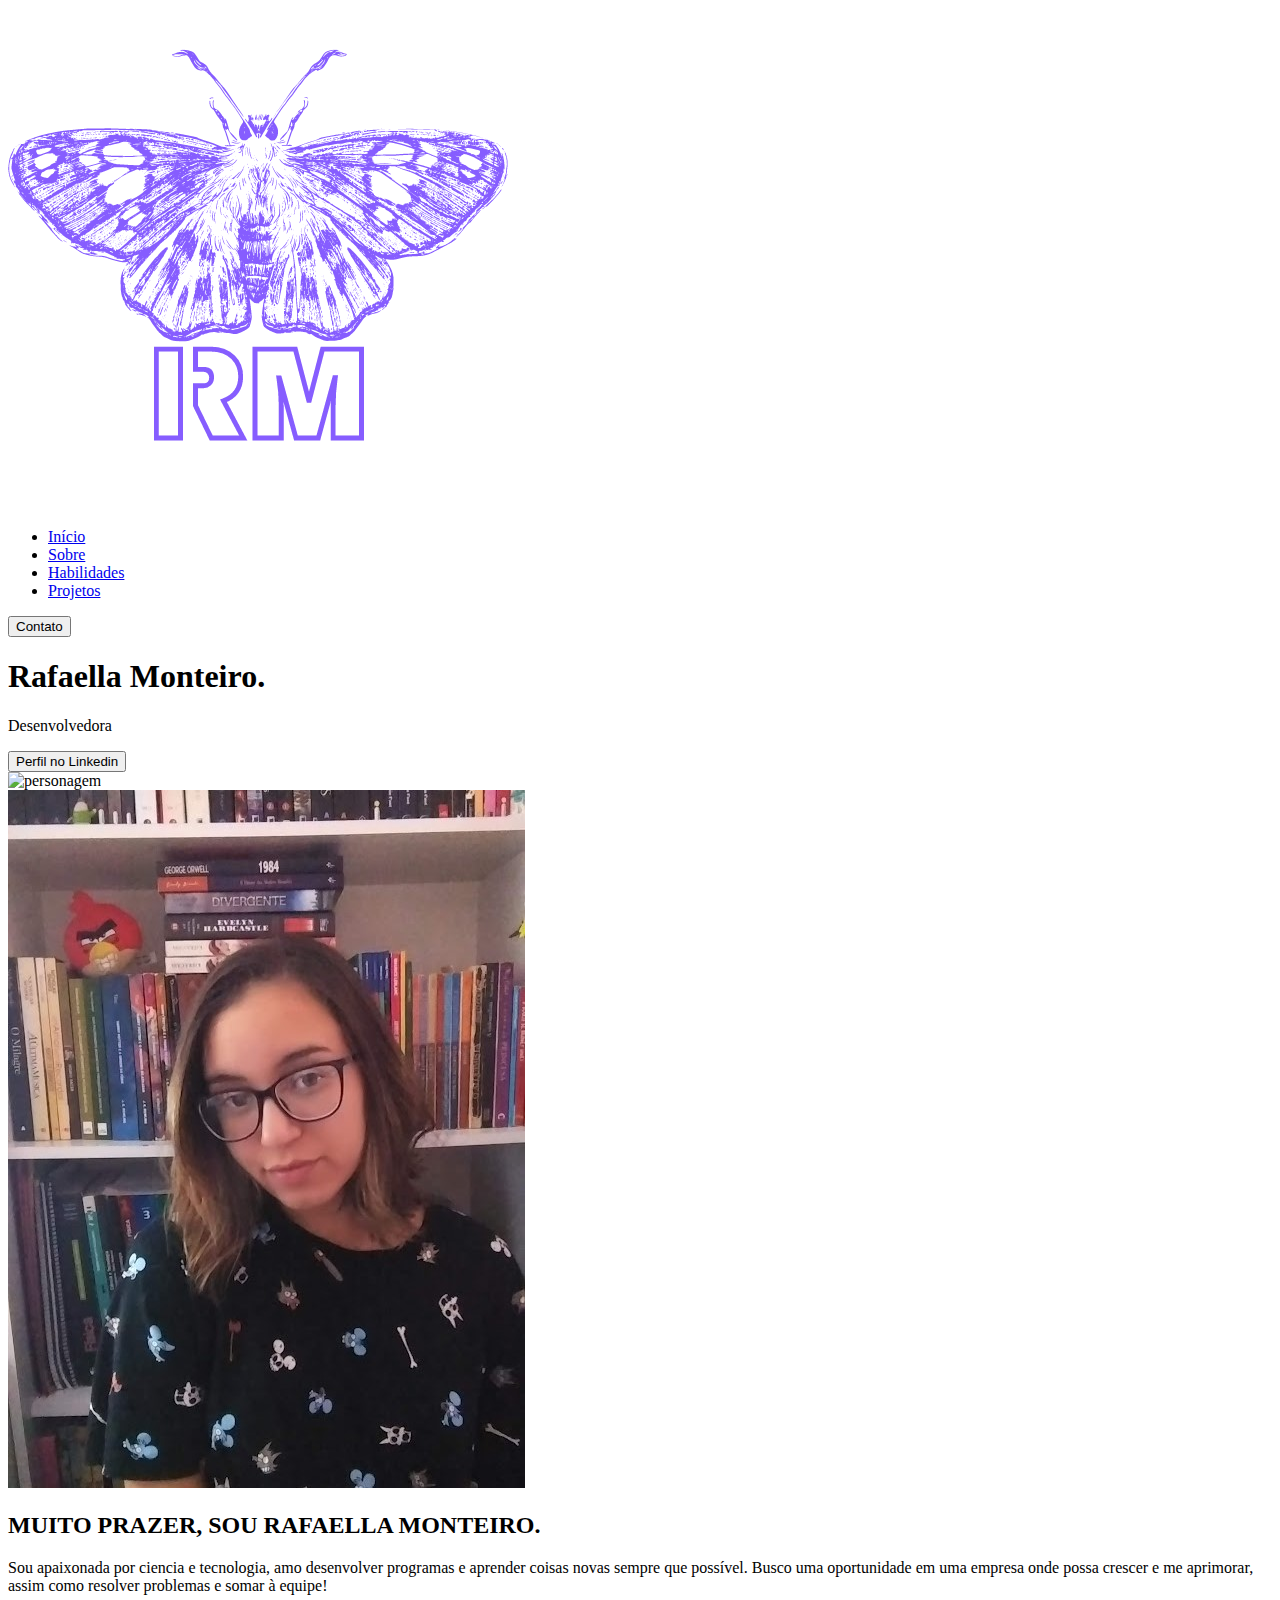
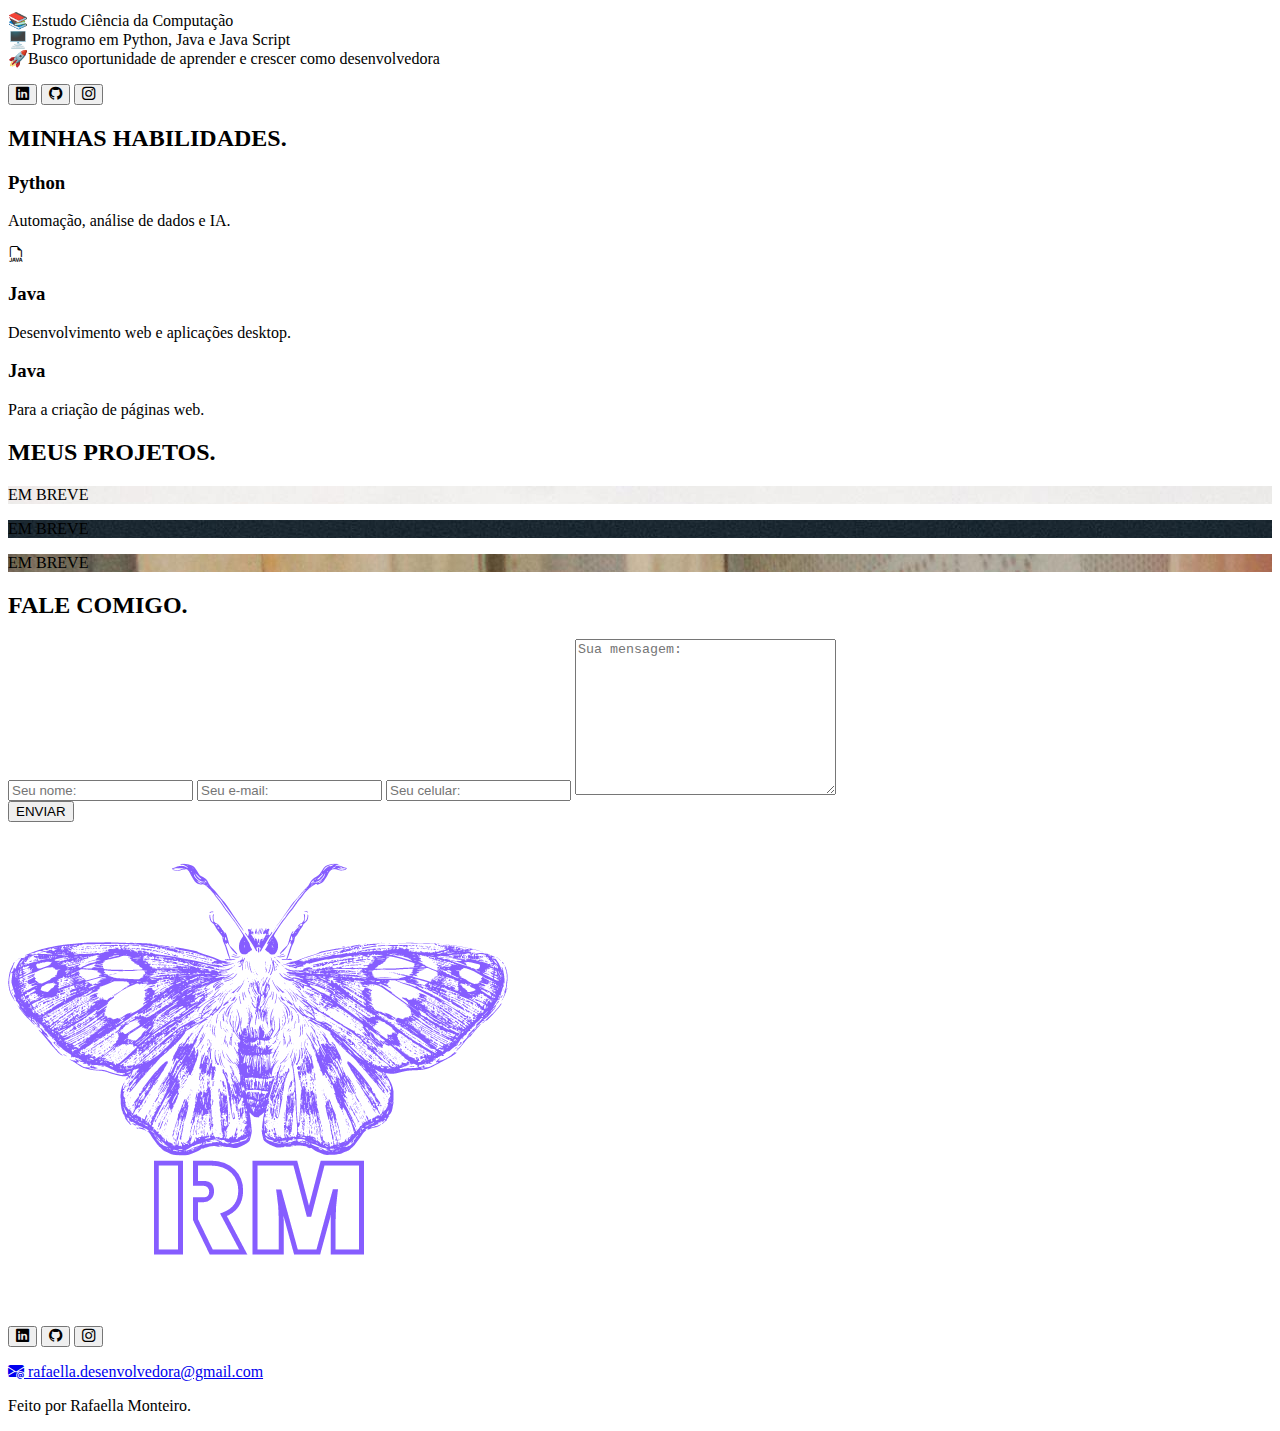
==== index.html @ 86393be9 "Add files via upload" ====
<!DOCTYPE html>
<html lang="pt-br">

    <head>
        <meta charset="UTF-8">
        <meta name="viewport" content="width=device-width, initial-scale=1.0">

        <!--GOOGLE FONTS-->
        <link rel="preconnect" href="https://fonts.googleapis.com">
        <link rel="preconnect" href="https://fonts.gstatic.com" crossorigin>
        <link href="https://fonts.googleapis.com/css2?family=Poppins:ital,wght@0,100;0,200;0,300;0,400;0,500;0,600;0,700;0,800;0,900;1,100;1,200;1,300;1,400;1,500;1,600;1,700;1,800;1,900&display=swap" rel="stylesheet">
        <!--END GOOGLE FONTS-->
        <!--ICONS: BOOTSTRAPS-->
        <link rel="stylesheet" href="https://cdn.jsdelivr.net/npm/bootstrap-icons@1.11.3/font/bootstrap-icons.min.css">
        <script type="module" src="https://unpkg.com/ionicons@7.1.0/dist/ionicons/ionicons.esm.js"></script>
        <script nomodule src="https://unpkg.com/ionicons@7.1.0/dist/ionicons/ionicons.js"></script>        <!--END ICONS-->
        <link rel="stylesheet" href="style.css">
        <title>Rafaella Monteiro | Portfólio</title>
        
    </head>

    <body>

        <header>
            
            <div class="interface nav-bar">
                <div class="logo">
                    <a href="#">
                        <img class="meu_logo" src="images/minha_logo.png" alt="logo">
                    </a>
                </div> <!--logo-->

                <nav class="menu-desktop">
                    <ul>
                        <li><a href="#inicio">Início</a></li>
                        <li><a href="#sobre-mim">Sobre</a></li>
                        <li><a href="#habilidades">Habilidades</a></li>
                        <li><a href="#meu-portfolio">Projetos</a></li>
                    </ul>
                </nav> <!--navegacao-->

                <div class="btn-contato">
                    <a href="mailto:rafaella.desenvolvedora@gmail.com">
                        <button>Contato</button>
                    </a>
                </div>
            </div> <!--interface-->
        </header>

        <main>
            <section class="topo-do-site" id="inicio">
                <div class="interface">
                    
                    <div class="flex">
                        <div class="txt-topo">
                            <h1>Rafaella Monteiro<span>.</span></h1>
                            <p>Desenvolvedora</p>

                            <div class="btn-contato">
                                <a href="https://www.linkedin.com/in/rafaella-monteiro-677443276/" target="_blank">
                                    <button>Perfil no Linkedin</button>
                                </a>
                            </div>
                        </div> <!--txt-topo-->

                        <div class="img-topo">

                            <img src="images/universitaria.png" alt="personagem">

                        </div> <!--img-topo-->
                    </div>
                </div> <!--interface-->
            </section> <!--topo do site-->


            <section class="sobre" id="sobre-mim">
                <div class="interface">
                    <div class="flex">                        
                        
                        <div class="img-sobre">
                            <img src="images/minha_foto.jpg" alt="minha_foto">
                        </div><!--img-sobre-->
                        <div class="txt-sobre">

                            <h2>MUITO PRAZER, <span>SOU RAFAELLA MONTEIRO.</span></h2>
                            <p>Sou apaixonada por ciencia e tecnologia, amo desenvolver programas e aprender coisas novas sempre que possível. 
                                Busco uma oportunidade em uma empresa onde possa crescer e me aprimorar, assim como resolver problemas e somar à equipe!</p>
                            <p>
                                📚 Estudo Ciência da Computação
                                <br>
                                🖥️ Programo em Python, Java e Java Script
                                <br>
                                🚀Busco oportunidade de aprender e crescer como desenvolvedora
                            </p>

                            <div class="btn-social">
                                <a href="https://www.linkedin.com/in/rafaella-monteiro-677443276/" target="_blank"><button><i class="bi bi-linkedin"></i></button></a>
                                <a href="https://github.com/Rafaella-Monteiro" target="_blank"><button><i class="bi bi-github"></i></button></a>
                                <a href="#"><button><i class="bi bi-instagram"></i></button></a>
                            </div>

                        </div><!--txt-sobre-->


                    </div>
                </div>
            </section><!--sobre-->


            <section class="especialidades" id="habilidades">
                <div class="interface">
                    <h2 class="titulo">MINHAS <span>HABILIDADES.</span></h2>
                    
                    <div class="flex">
                        <div class="especialidades-box">
                            <ion-icon name="logo-python"></ion-icon>
                            <h3>Python</h3>
                            <p>Automação, análise de dados e IA.</p>
                        </div>

                        <div class="especialidades-box">
                            <i class="bi bi-filetype-java"></i>
                            <h3>Java</h3>
                            <p>Desenvolvimento web e aplicações desktop.</p>
                        </div>

                        <div class="especialidades-box">
                            <ion-icon name="logo-javascript"></ion-icon>
                            <h3>Java</h3>
                            <p>Para a criação de páginas web.</p>
                        </div>
                    </div><!--flex-->
                </div><!--interface-->
            </section><!--especialidades-->


            <section class="potfolio" id="meu-portfolio">
                <div class="interface">

                    <h2 class="titulo">MEUS <span>PROJETOS.</span></h2>

                    <div class="flex">

                        <div class="img-port" style="background-image: url(images/place_holder.jpg);">
                            <div class="overlay"><p>EM BREVE</p>

                                <!--
                                <div class="links">
                                    <p>Projeto 1</p>
                                
                                    <a href="#">Aplicacao</a>
                                    <br>
                                    <a href="#">Repositório no Git</a>
                                </div>-->
                            
                            </div>
                        </div>

                        <div class="img-port" style="background-image: url(images/place_holder2.jpg);">
                            <div class="overlay"><p>EM BREVE</p></div>
                         
                        </div>

                        <div class="img-port" style="background-image: url(images/place_holder3.jpg);">
                            <div class="overlay"><p>EM BREVE</p></div>
                        </div>
                        
                </div><!--interface-->
            </section><!--fim-projetos-->


            <section class="formulario">
                <div class="interface">
                    <h2 class="titulo">FALE <span>COMIGO.</span></h2>

                    <form method="post" action="envia.php">
                        <input class="input" type="text" name="nome" id="nome" placeholder="Seu nome:" required>
                        <input class="input" type="text" name="email" id="email" placeholder="Seu e-mail:" required>
                        <input class="input" type="text" name="telefone" id="telefone" placeholder="Seu celular:">
                        <textarea name="texto" id="texto" cols="30" rows="10" placeholder="Sua mensagem:" required></textarea>
                        
                        <div class="btn-enviar">
                            <input type="submit" value="ENVIAR">
                        </div>
                    </form>
                </div>
            </section><!--formulario-->


        </main>

        <footer>
            <div class="interface">
                <div class="line-footer">
                    <div class="flex">
                        <div class="logo-footer">
                            <a href="#">
                                <img class="meu_logo" src="images/minha_logo.png" alt="logo">
                            </a>                        
                        </div>

                        <div class="btn-social">
                            <a href="https://www.linkedin.com/in/rafaella-monteiro-677443276/" target="_blank"><button><i class="bi bi-linkedin"></i></button></a>
                            <a href="https://github.com/Rafaella-Monteiro" target="_blank"><button><i class="bi bi-github"></i></button></a>
                            <a href="#"><button><i class="bi bi-instagram"></i></button></a>
                        </div><!--btn-social-->
                    </div>

                </div><!--line-footer-->

                <div class="line-footer borda">

                    <p><a href="mailto:rafaella.desenvolvedora@gmail.com"><i class="bi bi-envelope-at-fill" ></i> rafaella.desenvolvedora@gmail.com</a></p>
                    <p>Feito por Rafaella Monteiro.</p>

                </div><!--line-footer-->
            </div>
        </footer>
    </body>
</html>
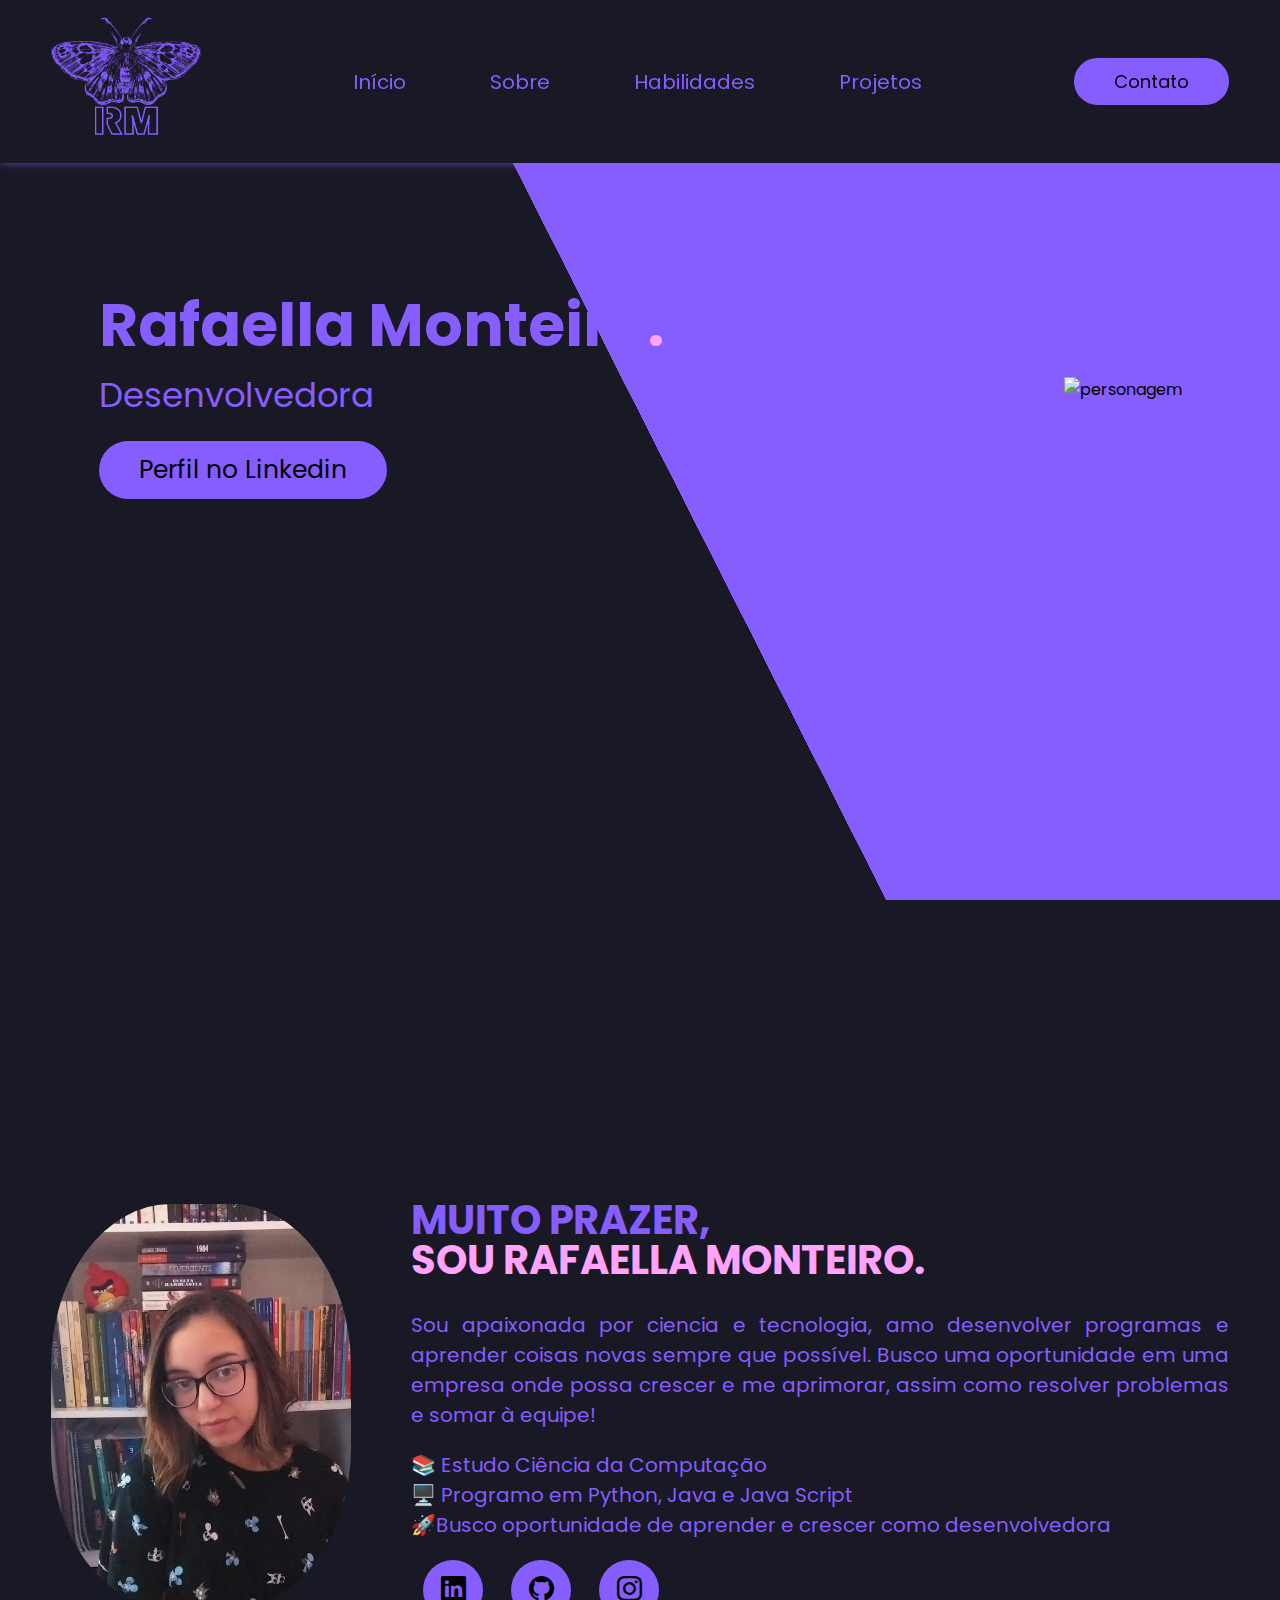
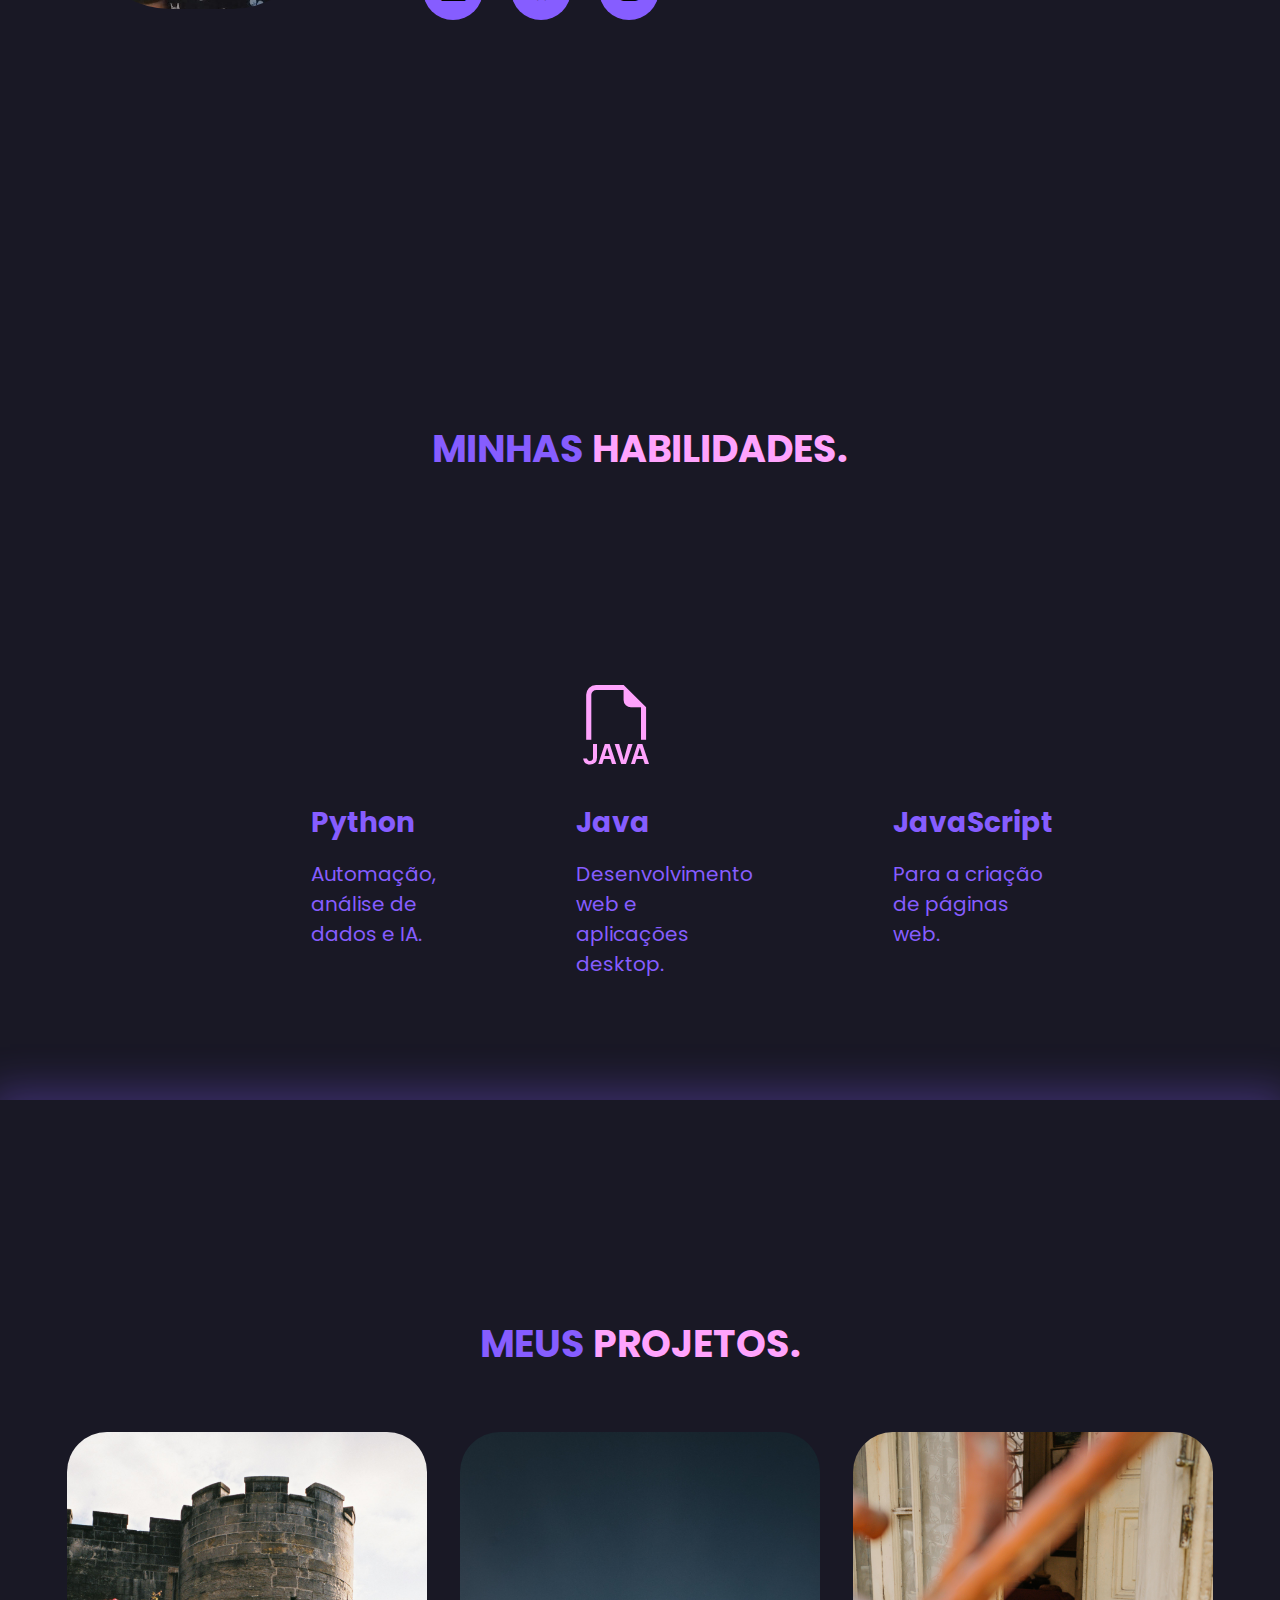
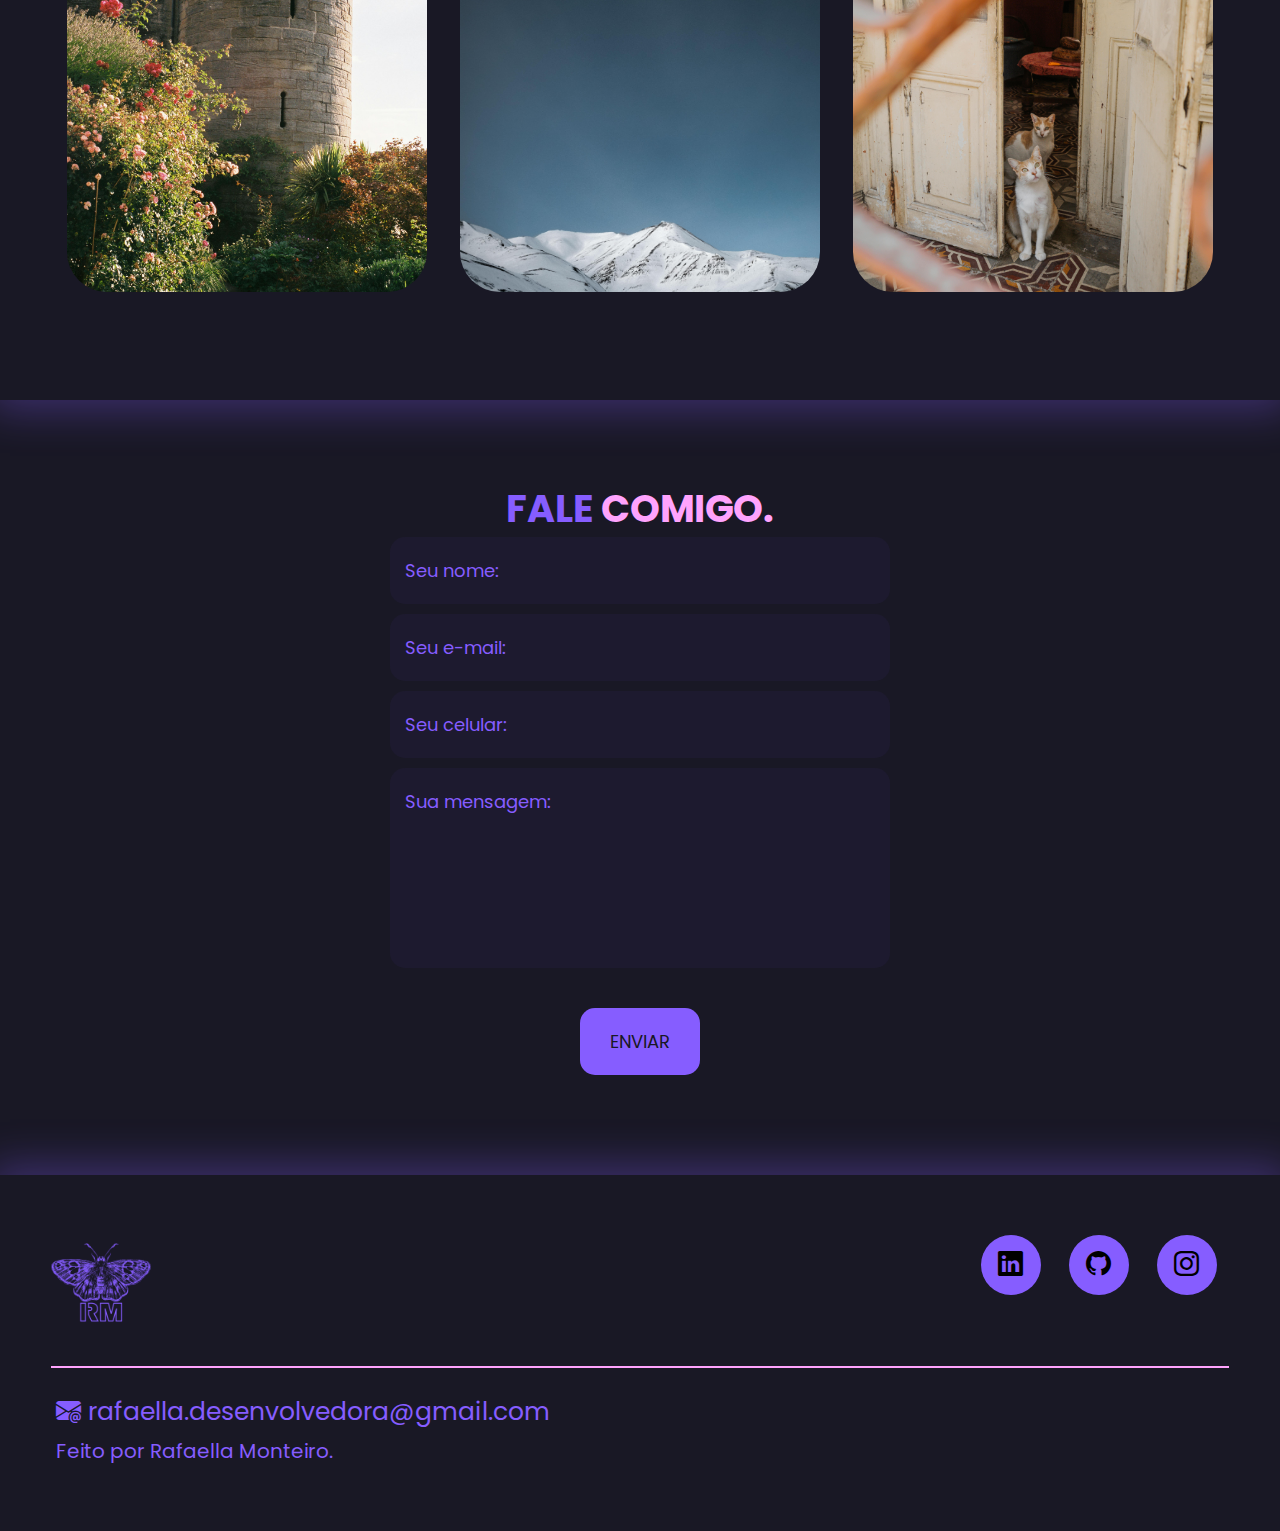
==== commit 8fb27ac2: "Update index.html" ====
--- a/index.html
+++ b/index.html
@@ -39,7 +39,7 @@
                     </ul>
                 </nav> <!--navegacao-->
 
-                <div class="btn-contato">
+                <div class="btn-contato btn-email">
                     <a href="mailto:rafaella.desenvolvedora@gmail.com">
                         <button>Contato</button>
                     </a>
@@ -126,7 +126,7 @@
 
                         <div class="especialidades-box">
                             <ion-icon name="logo-javascript"></ion-icon>
-                            <h3>Java</h3>
+                            <h3>JavaScript</h3>
                             <p>Para a criação de páginas web.</p>
                         </div>
                     </div><!--flex-->
@@ -139,7 +139,7 @@
 
                     <h2 class="titulo">MEUS <span>PROJETOS.</span></h2>
 
-                    <div class="flex">
+                    <div class="flex flex-port">
 
                         <div class="img-port" style="background-image: url(images/place_holder.jpg);">
                             <div class="overlay"><p>EM BREVE</p>
@@ -164,7 +164,7 @@
                         <div class="img-port" style="background-image: url(images/place_holder3.jpg);">
                             <div class="overlay"><p>EM BREVE</p></div>
                         </div>
-                        
+                    </div>
                 </div><!--interface-->
             </section><!--fim-projetos-->
 
@@ -173,7 +173,7 @@
                 <div class="interface">
                     <h2 class="titulo">FALE <span>COMIGO.</span></h2>
 
-                    <form method="post" action="envia.php">
+                    <form method="POST" action="https://formspree.io/f/mqakbqqr">
                         <input class="input" type="text" name="nome" id="nome" placeholder="Seu nome:" required>
                         <input class="input" type="text" name="email" id="email" placeholder="Seu e-mail:" required>
                         <input class="input" type="text" name="telefone" id="telefone" placeholder="Seu celular:">
@@ -193,7 +193,7 @@
             <div class="interface">
                 <div class="line-footer">
                     <div class="flex">
-                        <div class="logo-footer">
+                        <div class="logo-footer btns">
                             <a href="#">
                                 <img class="meu_logo" src="images/minha_logo.png" alt="logo">
                             </a>                        
@@ -217,4 +217,4 @@
             </div>
         </footer>
     </body>
-</html>+</html>
--- a/style.css
+++ b/style.css
@@ -0,0 +1,602 @@
+/*ESTILO GERAL*/
+
+*{
+    margin: 0;
+    padding: 0;
+    box-sizing: border-box;
+    font-family: "Poppins", sans-serif;
+}
+
+html{
+    scroll-behavior: smooth;
+}
+
+
+header {
+    position: fixed; 
+    top: 0; 
+    width: 100%;
+    z-index: 1;
+    background-color: #191825;
+    box-shadow: 0 -2px 10px #865DFF;
+    ;
+    
+}
+
+main{
+
+    padding: none; 
+    margin: none;
+}
+
+body{
+    background-color: #191825;
+    height: 100vh;
+   
+}
+
+.interface{
+    max-width: 1280px;
+    margin: 0 auto;
+}
+
+.flex{
+    display: flex;
+}
+
+h2.titulo{
+    color: #865DFF;
+    font-size: 38px;
+    text-align: center;
+}
+
+h2.titulo span{
+    color: #FFA3FD;
+}
+
+button:hover, form .btn-enviar input:hover {
+    
+    color: #FFA3FD;
+    letter-spacing: 1px;
+    box-shadow: 0px 0px 8px #9c82eb;
+    transform: scale(1.05);
+    transition: .2s;
+    
+}
+
+#inicio {
+    background: linear-gradient(63.13deg, #191825 51.04%, #865DFF 51.05%);
+}
+
+/*ESTILO CABECALHO*/
+
+header .interface .logo img{
+    width: 150px;
+    height: 150px;
+    margin-top: 5px;
+    margin-bottom: 0px;
+    
+    
+}
+
+header{
+    padding: 0 4%;
+    
+}
+
+header > .interface {
+    display: flex;
+    align-items: center;
+    justify-content: space-between;
+
+}
+
+header a{
+    font-size: 20px;
+    color: #865DFF;
+    text-decoration: none;
+    display: inline-block;
+}
+header a:hover{
+    color: #FFA3FD;
+    transform: scale(1.05);
+    transition: .2s;
+
+}
+
+header nav ul{
+    list-style-type: none;
+}
+
+header nav ul li {
+    display: inline-block;
+    padding: 0 40px;
+
+}
+
+header .btn-contato button{
+    padding: 10px 40px;
+    font-size: 18px;
+    font-weight: 600px;
+    background-color: #865DFF;
+    border: 0;
+    border-radius: 30px;
+    cursor: pointer;
+ 
+}
+
+
+
+/*ESTILO DO TOPO*/
+
+
+
+.topo-do-site{
+    padding: 250px 4%;
+    height: 100vh;
+    
+}
+
+section.topo-do-site .interface{
+
+    margin-top: 30px;
+}
+
+.img-topo img{
+
+    width: 300px;
+    position: relative;
+    animation: flutuar 2s ease-in-out infinite alternate;
+}
+
+section.topo-do-site .flex{
+    align-items: center;
+    justify-content: center;
+    gap: 400px;
+}
+
+.topo-do-site h1 {
+    color: #865DFF;
+    font-size: 60px;
+}
+
+.topo-do-site h1 span{
+    color: #FFA3FD;
+}
+
+.topo-do-site .txt-topo p{
+    color: #865DFF;
+    font-size: 34px;
+}
+
+main .btn-contato button{
+    padding: 10px 40px;
+    margin-top: 20px;
+    font-size: 25px;
+    font-weight: 600px;
+    background-color: #865DFF;
+    border: 0;
+    border-radius: 30px;
+    cursor: pointer;
+    transition: .2s;
+}
+
+main .btn-contato button:hover {
+    
+    color: #FFA3FD;
+    letter-spacing: 2px;
+    box-shadow: 0px 0px 8px #9c82eb;
+    transform: scale(1.05);
+    transition: .2s;
+    
+}
+
+@keyframes flutuar{
+    0%{
+        top: 0;
+    }
+    100%{
+        top: 30px;
+    }
+}
+
+
+
+/*ESTILO HABILIDADES*/
+
+section.especialidades .interface{
+
+    padding: 220px;
+}
+
+section.especialidades{
+    padding: 0px 4%;
+    height: 100vh;
+}
+
+section.especialidades .flex{
+    gap: 60px;
+}
+
+
+.especialidades .especialidades-box{
+    color: #865DFF;
+    padding: 40px;
+    border-radius: 20px;
+    margin-top: 150px;
+    transition: .2s;
+
+}
+
+.especialidades .especialidades-box:hover{
+    transform: scale(1.05);
+    box-shadow: 0 0 12px #FFA3FD;
+}
+
+.especialidades .especialidades-box i{
+    font-size: 80px;
+    color: #FFA3FD;
+}
+
+.especialidades .especialidades-box ion-icon{
+    font-size: 80px;
+    margin: 15px;
+    color: #FFA3FD;
+}
+
+.especialidades .especialidades-box h3{
+    font-size: 28px;
+    margin: 15px 0;
+}
+
+.especialidades .especialidades-box p{
+    font-size: 20px;
+}
+
+
+/*ESTILO DO SOBRE*/
+
+section.sobre .interface{
+
+    margin-top: 200px;
+}
+
+section.sobre{
+    padding: 100px 4%;
+    height: 100vh;
+}
+
+.img-sobre img{
+    width: 300px;
+    border-radius: 40%;
+}
+
+section.sobre .flex{
+    align-items: center;
+    gap: 60px;
+}
+
+.sobre .txt-sobre{
+    color: #865DFF;
+
+}
+
+
+.sobre .txt-sobre h2 {
+    font-size: 40px;
+    line-height: 40px;
+    margin-bottom: 30px;
+}
+
+.sobre .txt-sobre h2 span{
+    color: #FFA3FD;
+    display: block;
+}
+
+.sobre .txt-sobre p{
+    margin: 20px 0;
+    text-align: justify;
+    font-size: 20px;
+}
+
+.btn-social button{
+    width: 60px;
+    height: 60px;
+    border-radius: 50%;
+    border: none;
+    background-color: #865DFF;
+    font-size: 25px;
+    cursor: pointer;
+    margin: 0 12px;
+    transition: .2s;
+}
+
+
+/*ESTILO PROJETOS*/
+
+section.potfolio{
+    padding: 115px 4%;
+    box-shadow: 0 0 40px 10px #865dff54;
+    height: 100vh;
+}
+
+section.potfolio .interface{
+    margin-top: 100px;
+}
+
+
+section.potfolio .flex{
+    justify-content: space-around;
+    margin-top: 60px;
+}
+
+.img-port{
+    width: 360px;
+    height: 460px;
+    background-size: cover;
+    background-position: 100% 0%;
+    transition: 8s;
+    cursor: pointer;
+    border-radius: 40px;    
+    position: relative;
+
+
+}
+
+.img-port:hover{
+    background-position: 100% 100%;
+    transition: 0.2s;
+    box-shadow: 0px 0px 10px #FFA3FD;
+    transform: scale(1.02);
+}
+
+.overlay{
+    position: absolute;
+    top: 0;
+    top: 0;
+    width: 100%;
+    height: 100%;
+    border-radius: 40px;
+    background-color: #000000b8;
+    display: flex;
+    align-items: center;
+    justify-content: center;
+    font-size: 24px;
+    font-weight: 600;
+    opacity: 0;
+    transition: .5s;
+}
+
+.overlay:hover{
+    opacity: 1;
+}
+
+.overlay p{
+    color: #865DFF;
+
+}
+
+.links {
+    display: flex;
+    flex-direction: column;
+}
+
+
+/*ESTILO FALE-COMIGO*/
+
+section.formulario{
+    padding: 80px 4%;
+    margin-bottom: 20px;
+}
+
+form{
+    max-width: 500px;
+    margin: 0 auto;
+    display: flex;
+    flex-direction: column;
+    gap: 10px;
+}
+
+form input, form textarea{
+    width: 100%;
+    background-color: #865dff0c;
+    border: 0;
+    outline: 0;
+    padding: 20px 15px;
+    border-radius: 15px;
+    color: #865DFF;
+    font-size: 18px;
+}
+
+form input::placeholder, form textarea::placeholder{
+    color: #865DFF;
+}
+
+form textarea{
+    resize: none;
+max-height: 200px;
+}
+
+form .btn-enviar{
+    margin-top: 30px;
+    text-align: center;
+}
+
+form .btn-enviar input{
+    width: 120px;
+    background-color: #865DFF;
+    color: #191825;
+    font-weight: 700px;
+    cursor: pointer;
+}
+
+/*ESTILO RODAPÉ*/
+
+footer{
+    padding: 40px 4%;
+    box-shadow: 0 0 40px 10px #865dff54;
+}
+
+footer .logo-footer img{
+    width: 100px;
+    height: 100px;
+}
+
+footer .flex{
+    justify-content: space-between;
+}
+
+footer .line-footer{
+    padding: 20px 0;
+   
+}
+
+.borda{
+    border-top: 2px solid #FFA3FD;
+}
+
+footer .line-footer a{
+    color: #865DFF;
+    font-size: 25px;
+    text-decoration: none;
+    
+}
+
+footer p{
+    color: #865DFF;
+    margin: 5px;
+    font-size: 20px;
+}
+
+
+
+/*Responsividade*/
+
+@media screen and (max-width: 1050px){
+
+    /*CLASSES GERAIS*/
+
+    *{
+        align-items: center;
+       
+    }
+
+    .flex{
+        flex-direction: column;
+    }
+
+    .flex, .topo-do-site {
+        flex-direction: column-reverse;
+    }
+
+
+    /*CABECALHO*/
+
+    .menu-desktop{
+        display: none;
+    }
+
+
+    .nav-bar{
+        height: 100px;
+    }
+   
+    header .interface .logo img{
+        width: 100px;
+        height: 100px;
+        
+        
+    }
+
+    /*TOPO DO SITE*/
+
+    section.topo-do-site{
+        padding: 150px 8%;
+        margin-bottom: 200px;
+
+    }
+
+    .topo-do-site h1 {
+        font-size: 30px;
+    }
+    
+    section.topo-do-site .txt-topo{
+        margin-top: -400px;
+        padding-top: 25px;
+        padding-bottom: 20px;
+    }
+
+    section.sobre{
+        margin-top: -300px;
+        margin-bottom: 450px;
+    }
+
+    section.sobre .img-sobre img{
+        width: 250px;
+        height: 300px;
+    }
+
+    section.especialidades{
+        padding-top: 70px;
+        margin-bottom: 500px;
+        margin-left: -150px;
+
+    }
+
+    section.especialidades .especialidades-box{
+        margin-top: -20px;
+        margin-left: 150px;
+        align-items: center;
+    }
+
+    .especialidades .especialidades-box:hover{
+     
+        box-shadow: none;
+    }
+
+
+    section.especialidades .especialidades-box p{
+        display: none;
+    }
+
+   
+
+
+    section.potfolio {
+        margin-top: -150px;
+        
+      
+    }
+
+    section.potfolio {
+        margin-bottom: 1000px;   
+        box-shadow: none;
+        
+        
+    }
+
+    .img-port{
+        margin-bottom: 50px;
+        width: 70%;
+    }
+    
+    section.potfolio .flex-port{
+        align-items: center;
+    }
+
+   
+    footer .line-footer a{
+        
+        font-size: 15px;
+    }
+
+    footer .line-footer p{
+        font-size: 15px;
+    }
+
+    footer{
+        margin-top: -90px;
+        box-shadow: none;
+    }
+   
+}
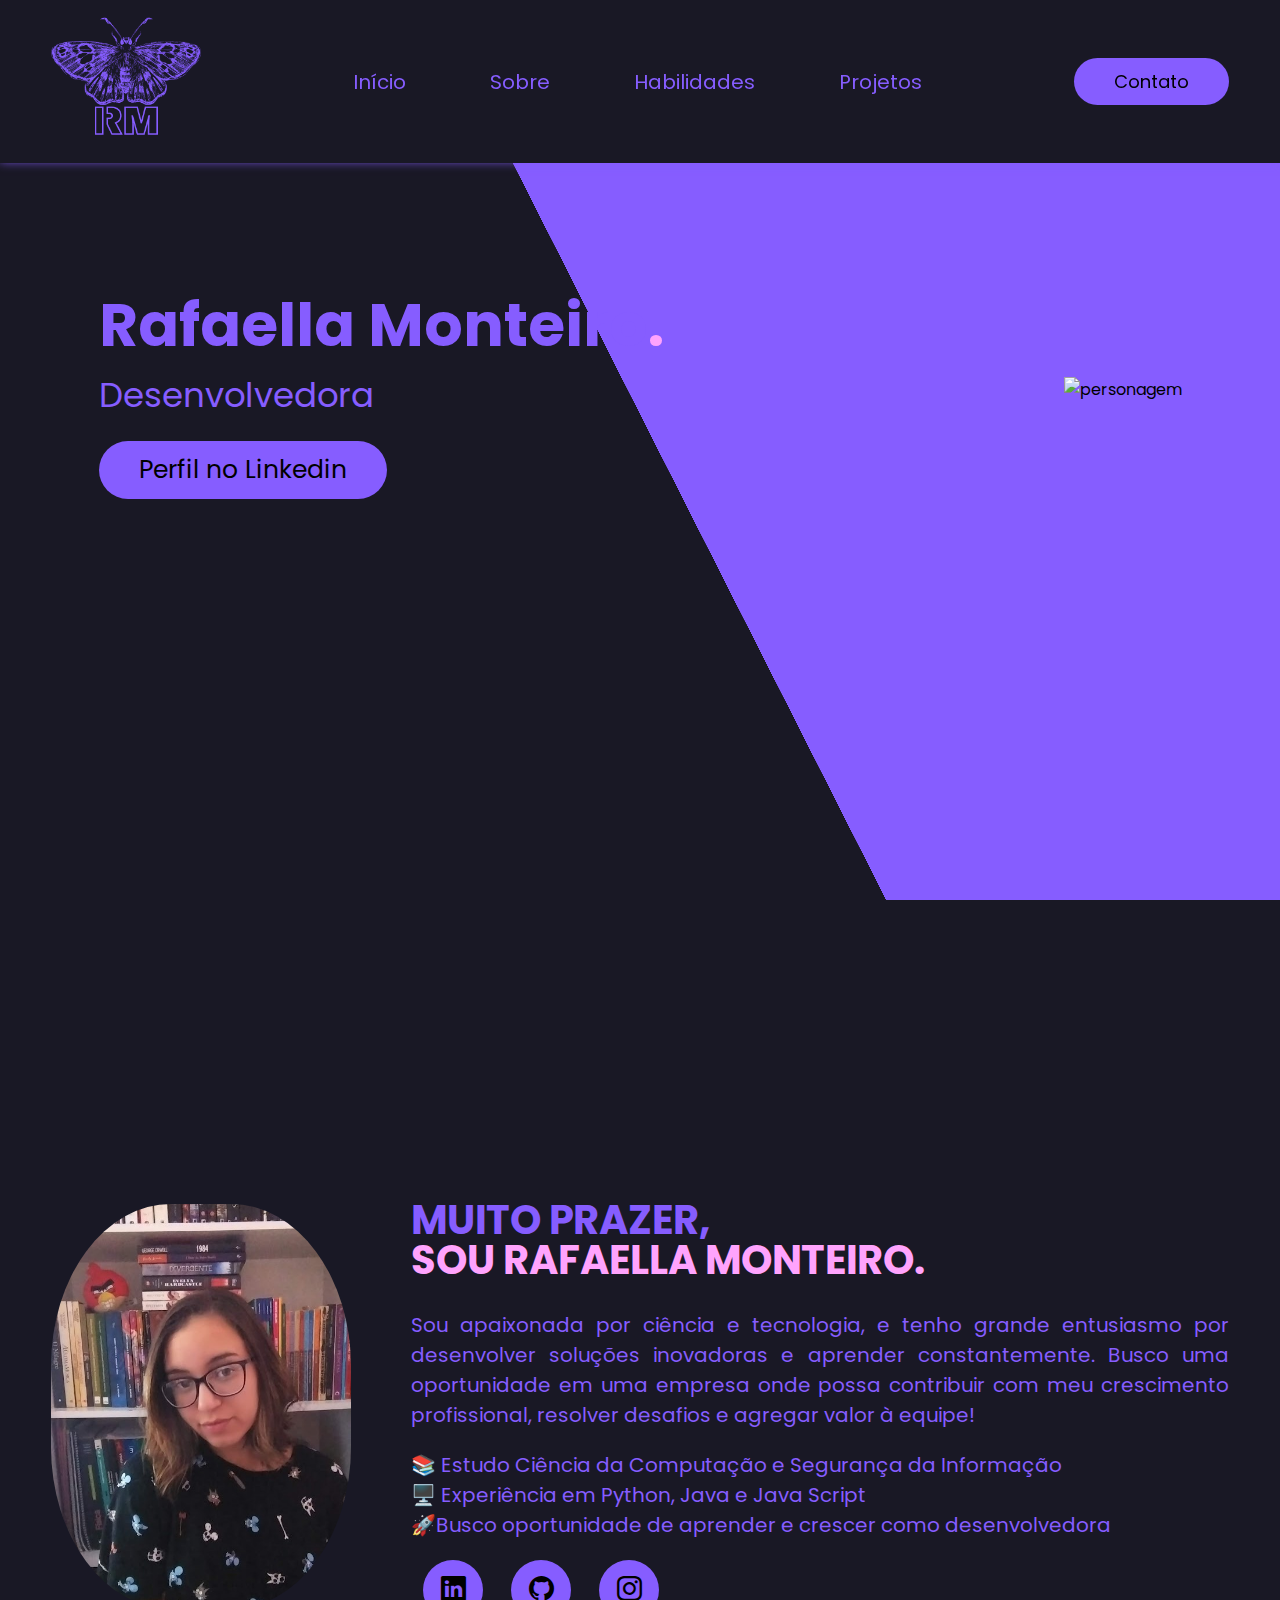
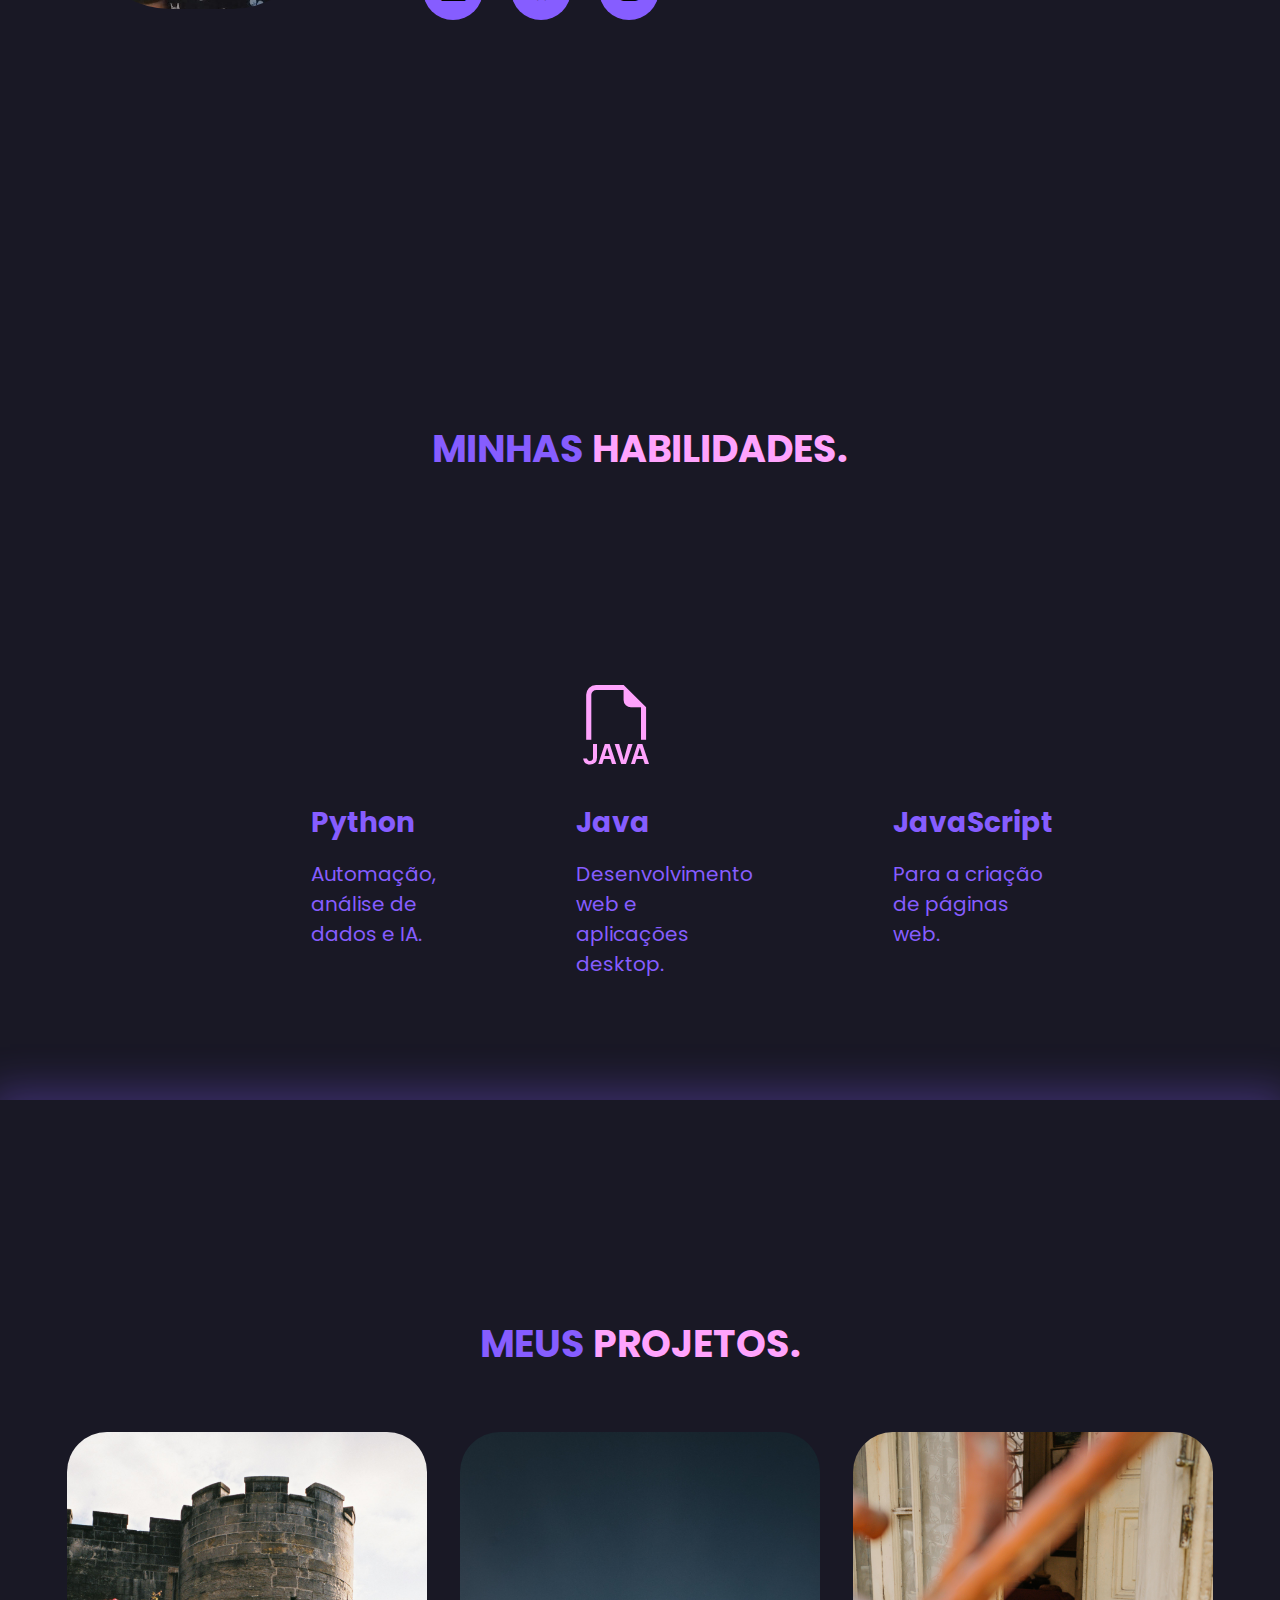
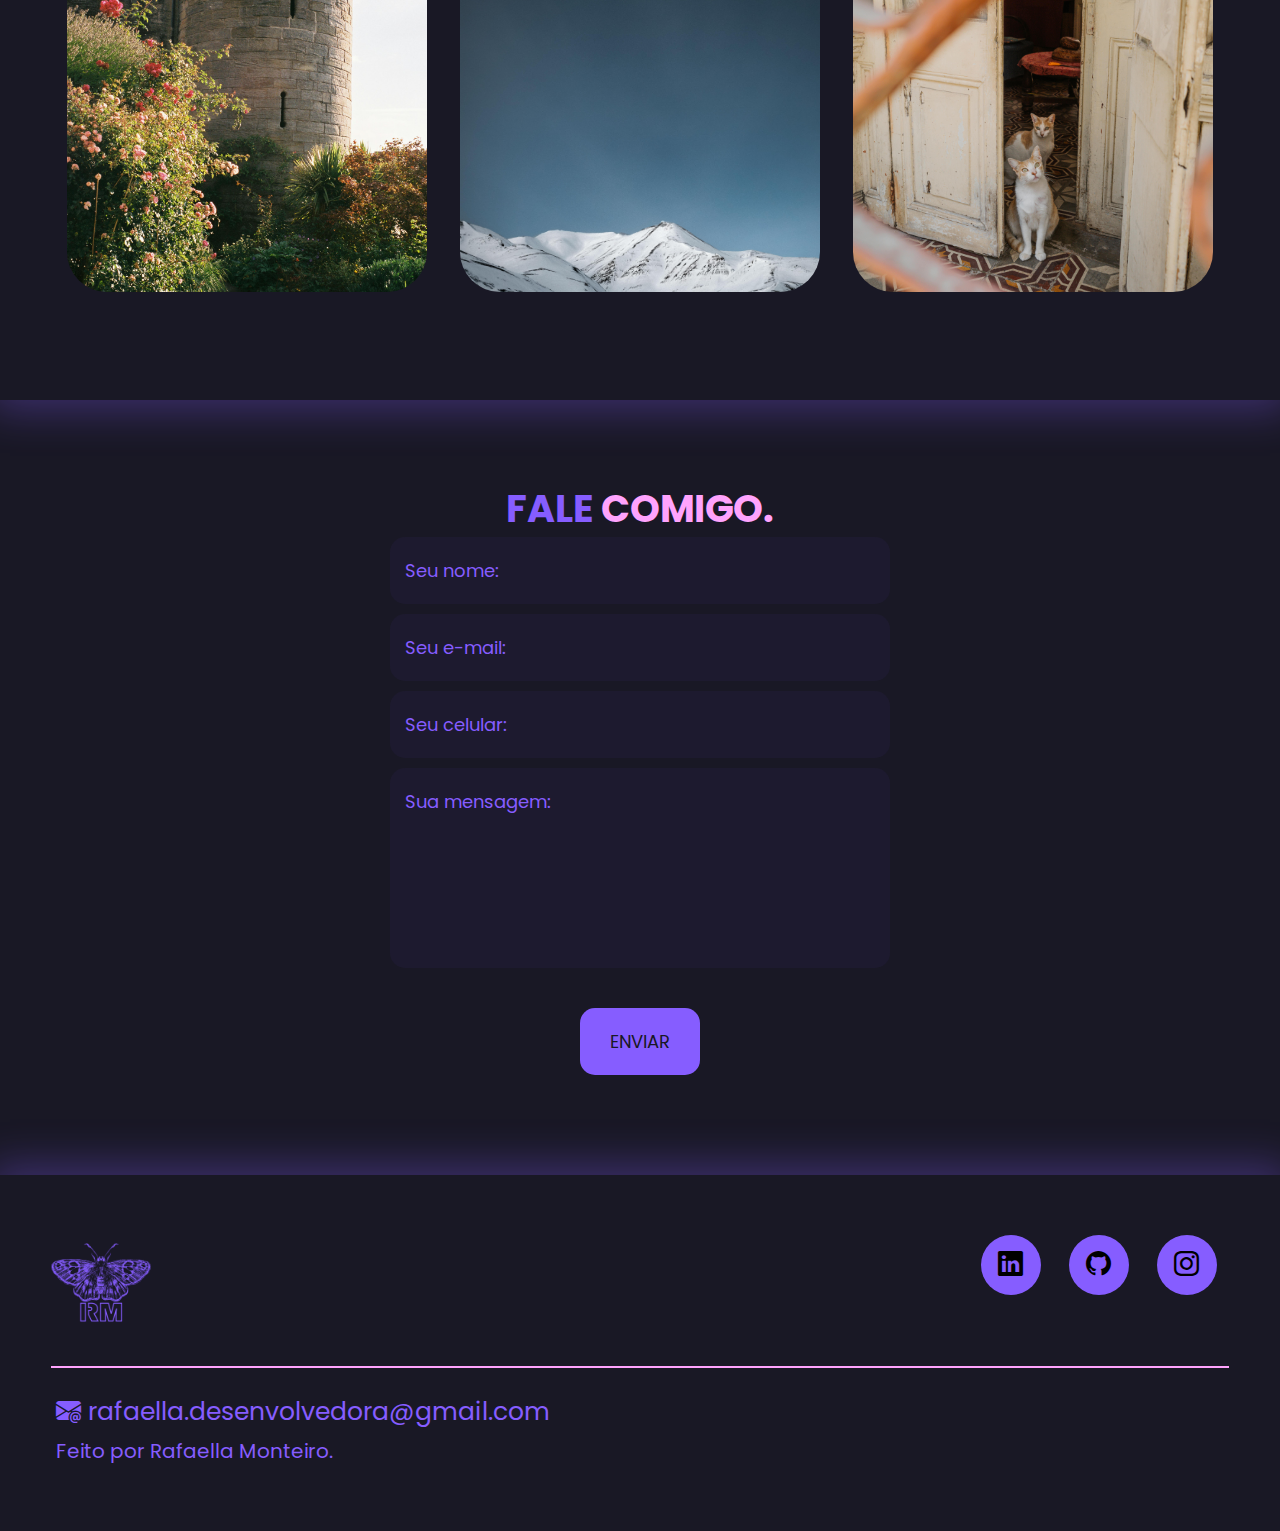
==== commit 565a0ac6: "Update index.html" ====
--- a/index.html
+++ b/index.html
@@ -83,12 +83,11 @@
                         <div class="txt-sobre">
 
                             <h2>MUITO PRAZER, <span>SOU RAFAELLA MONTEIRO.</span></h2>
-                            <p>Sou apaixonada por ciencia e tecnologia, amo desenvolver programas e aprender coisas novas sempre que possível. 
-                                Busco uma oportunidade em uma empresa onde possa crescer e me aprimorar, assim como resolver problemas e somar à equipe!</p>
+                            <p>Sou apaixonada por ciência e tecnologia, e tenho grande entusiasmo por desenvolver soluções inovadoras e aprender constantemente. Busco uma oportunidade em uma empresa onde possa contribuir com meu crescimento profissional, resolver desafios e agregar valor à equipe!</p>
                             <p>
-                                📚 Estudo Ciência da Computação
+                                📚 Estudo Ciência da Computação e Segurança da Informação
                                 <br>
-                                🖥️ Programo em Python, Java e Java Script
+                                🖥️ Experiência em Python, Java e Java Script
                                 <br>
                                 🚀Busco oportunidade de aprender e crescer como desenvolvedora
                             </p>
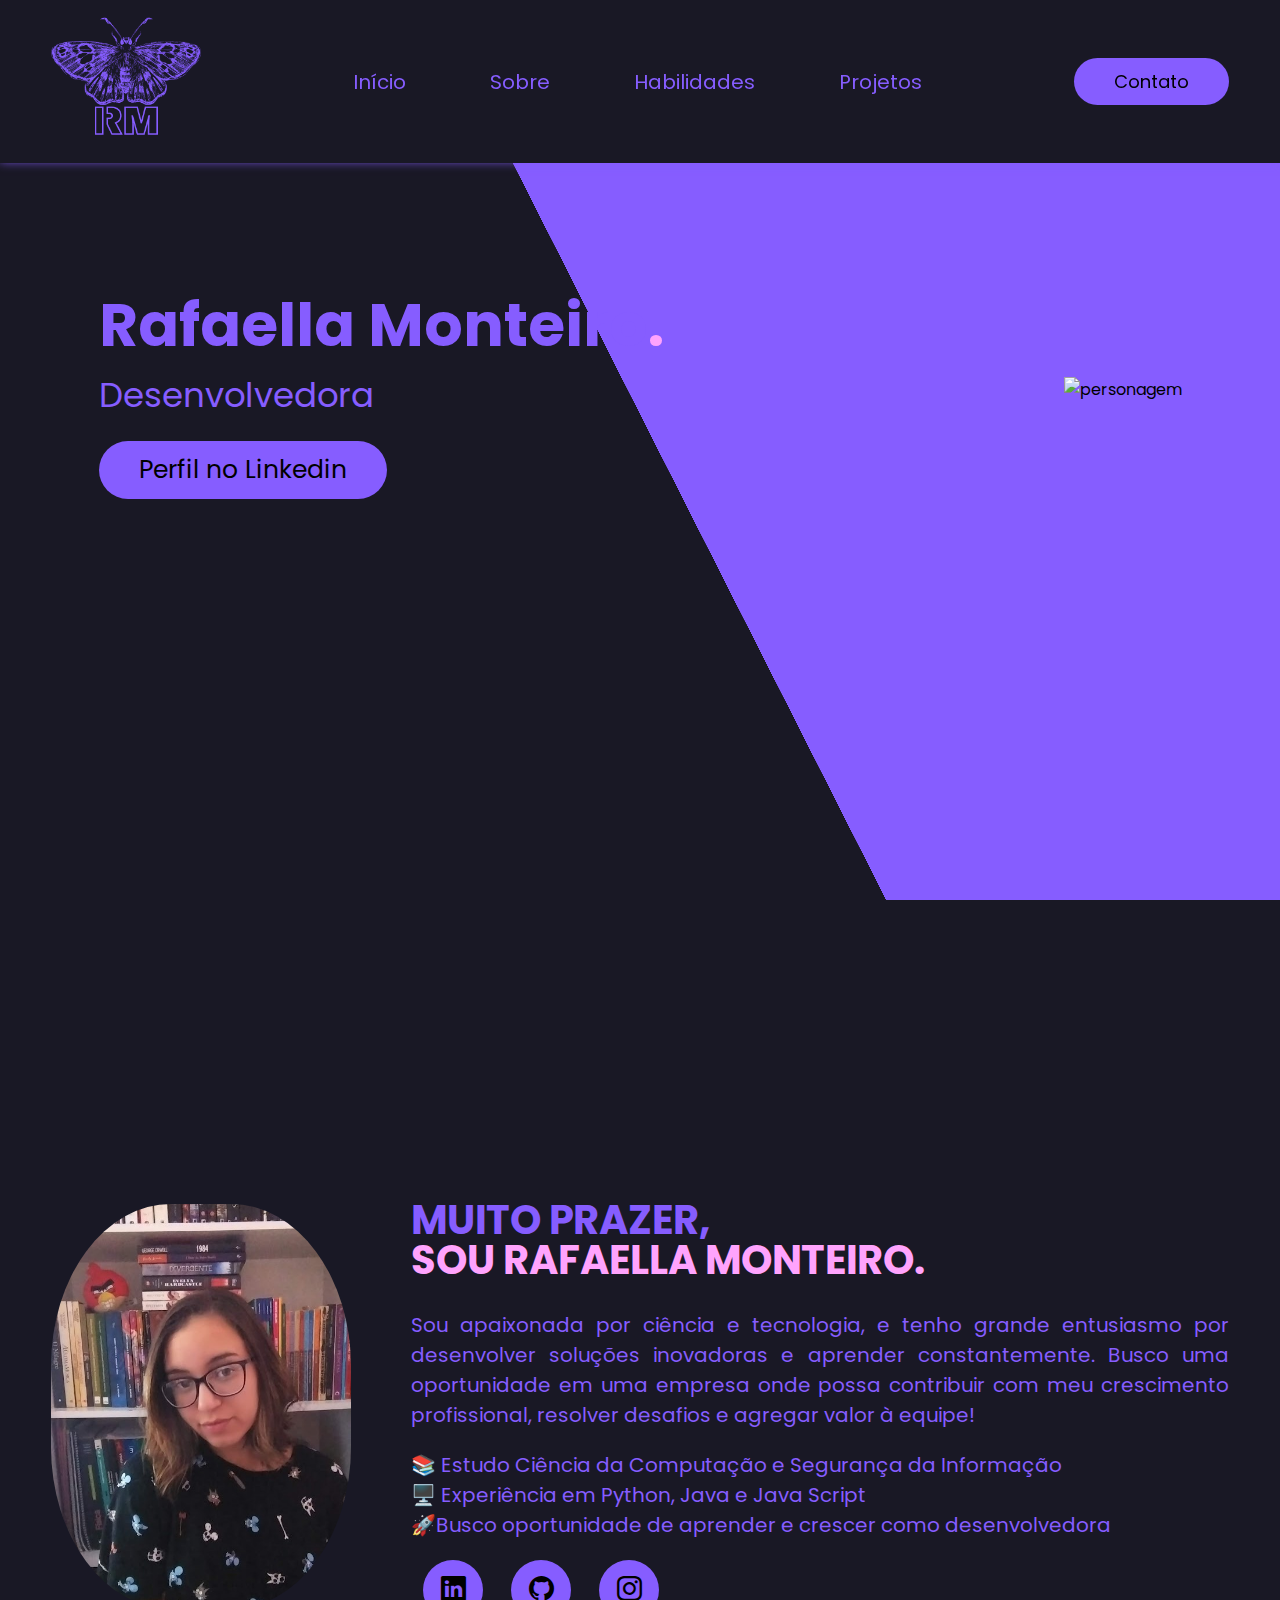
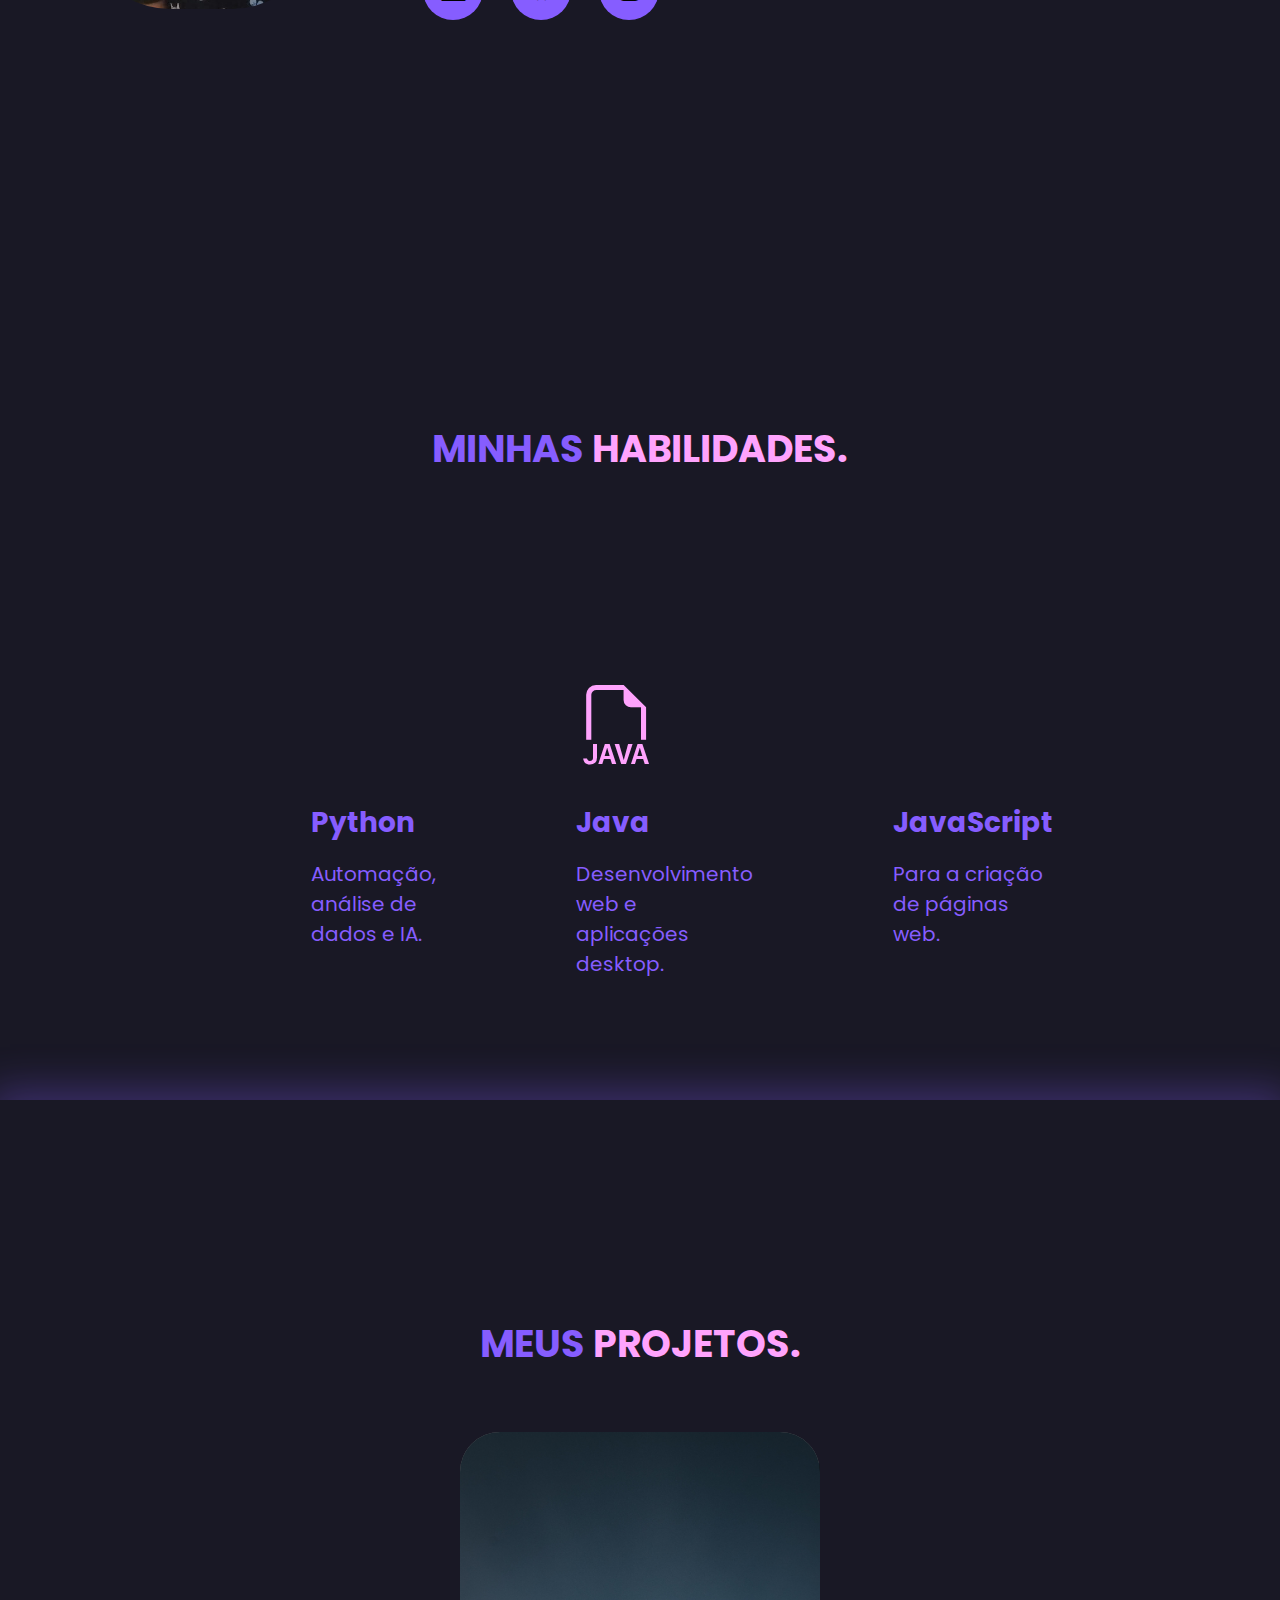
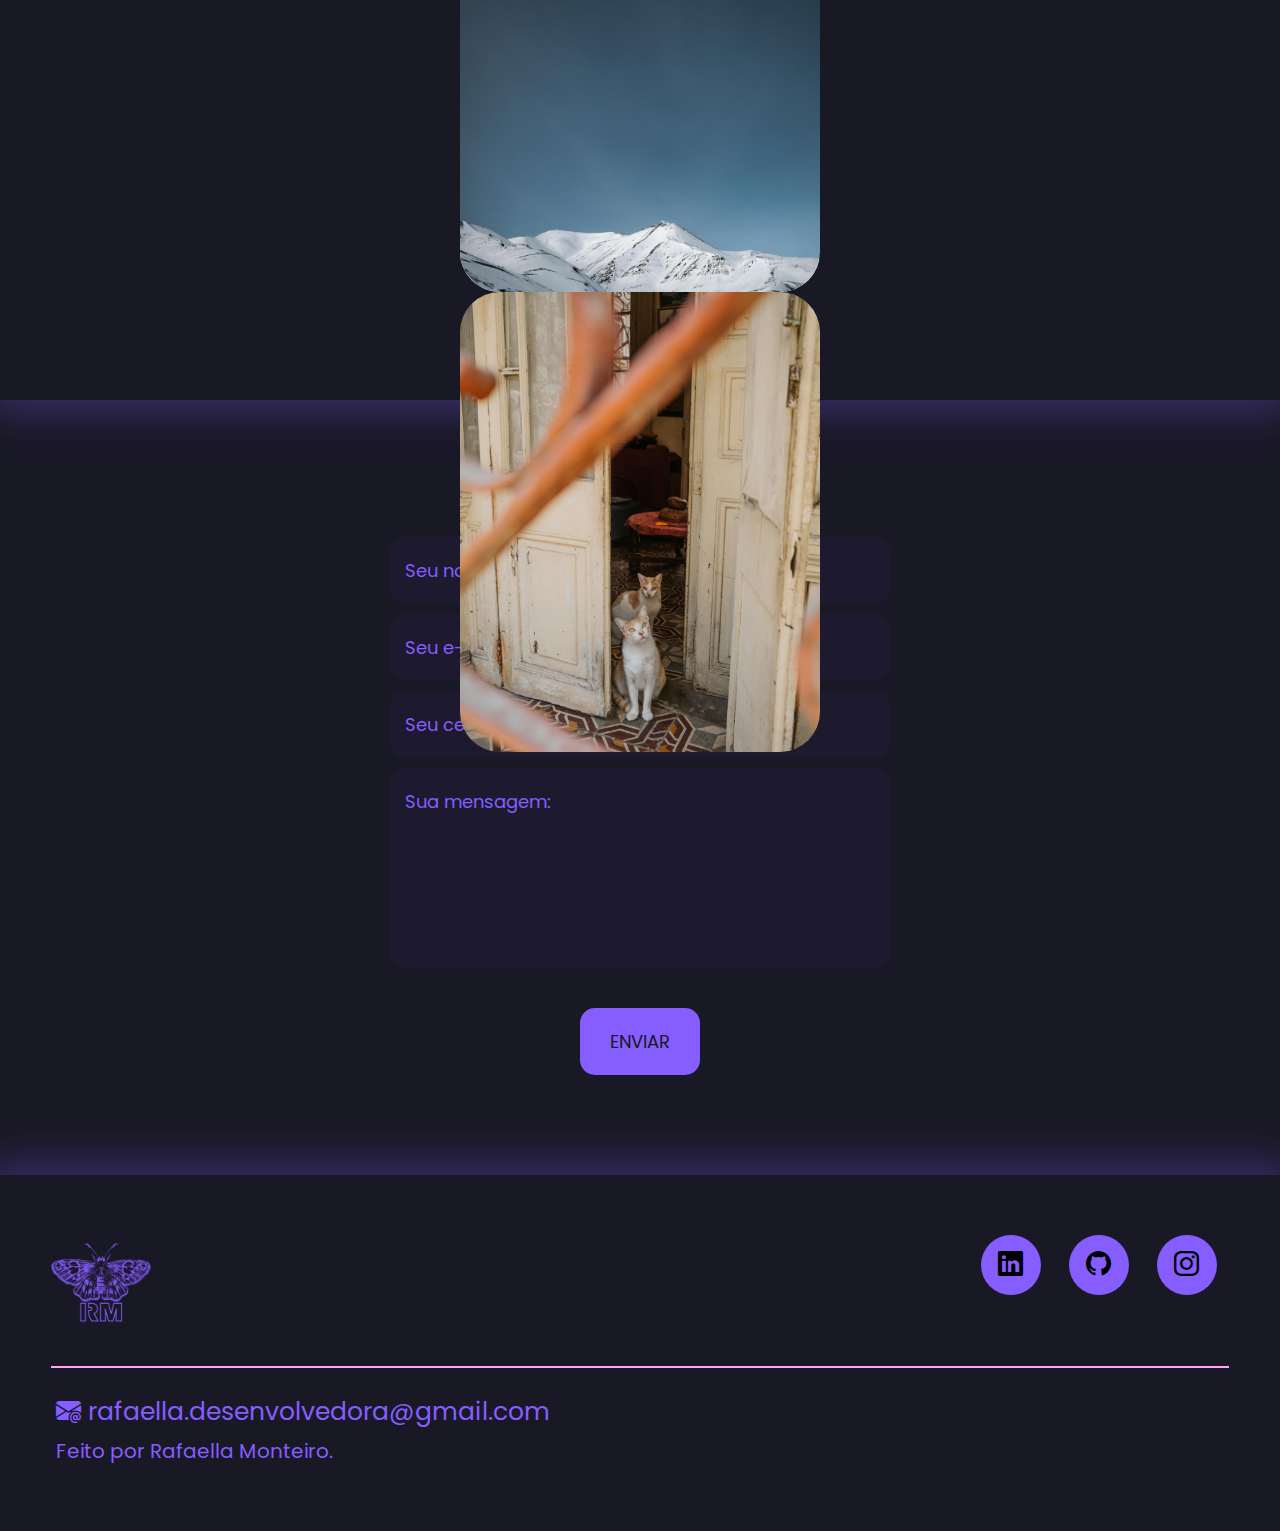
==== commit 8a88773a: "Update index.html" ====
--- a/index.html
+++ b/index.html
@@ -4,6 +4,7 @@
     <head>
         <meta charset="UTF-8">
         <meta name="viewport" content="width=device-width, initial-scale=1.0">
+        <link rel="shortcut icon" href="images/icon.ico" type="image/x-icon">
 
         <!--GOOGLE FONTS-->
         <link rel="preconnect" href="https://fonts.googleapis.com">
@@ -141,16 +142,16 @@
                     <div class="flex flex-port">
 
                         <div class="img-port" style="background-image: url(images/place_holder.jpg);">
-                            <div class="overlay"><p>EM BREVE</p>
-
-                                <!--
+                            <div class="overlay"><p>FAKE PINTEREST</p>
+
+                                
                                 <div class="links">
                                     <p>Projeto 1</p>
                                 
-                                    <a href="#">Aplicacao</a>
+                                    <a href="https://fakepinterest-0pm5.onrender.com">Aplicacao</a>
                                     <br>
-                                    <a href="#">Repositório no Git</a>
-                                </div>-->
+                                    <a href="https://github.com/Rafaella-Monteiro/FakePinterest">Repositório no Git</a>
+                                
                             
                             </div>
                         </div>
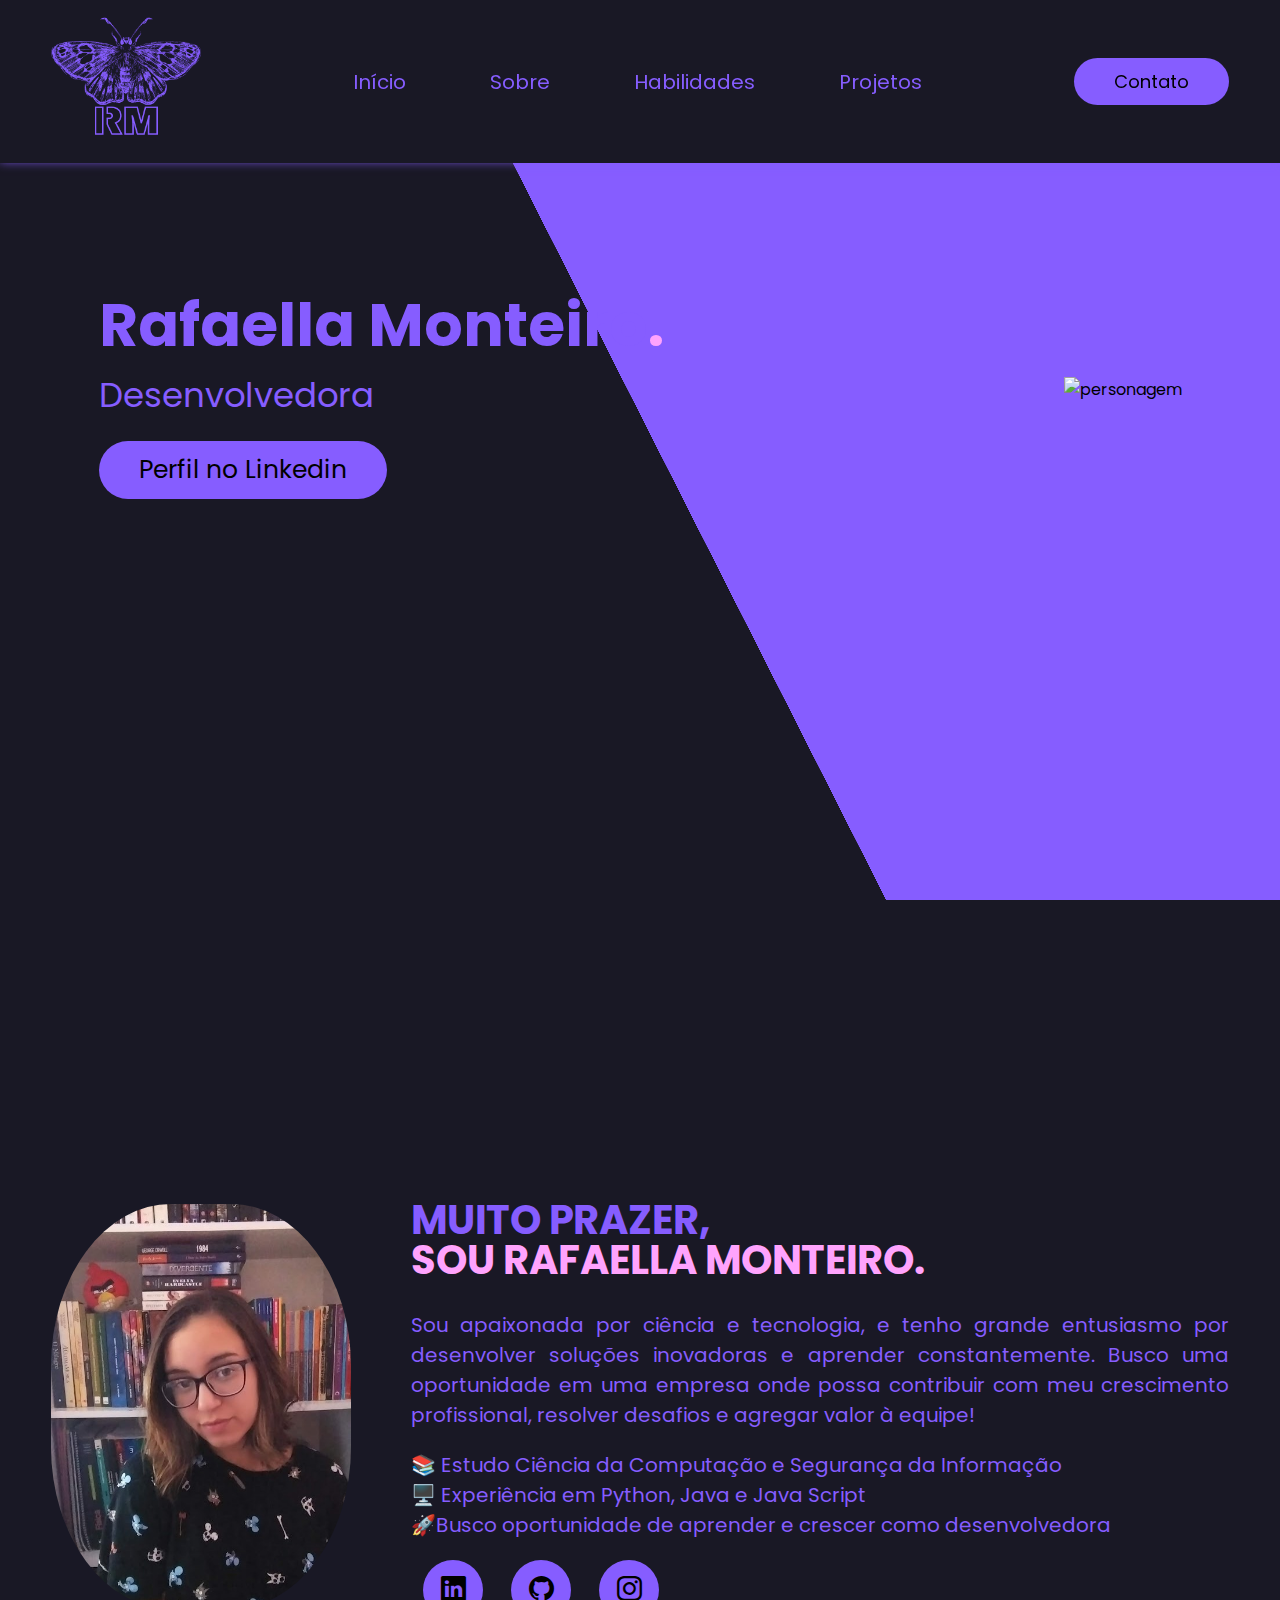
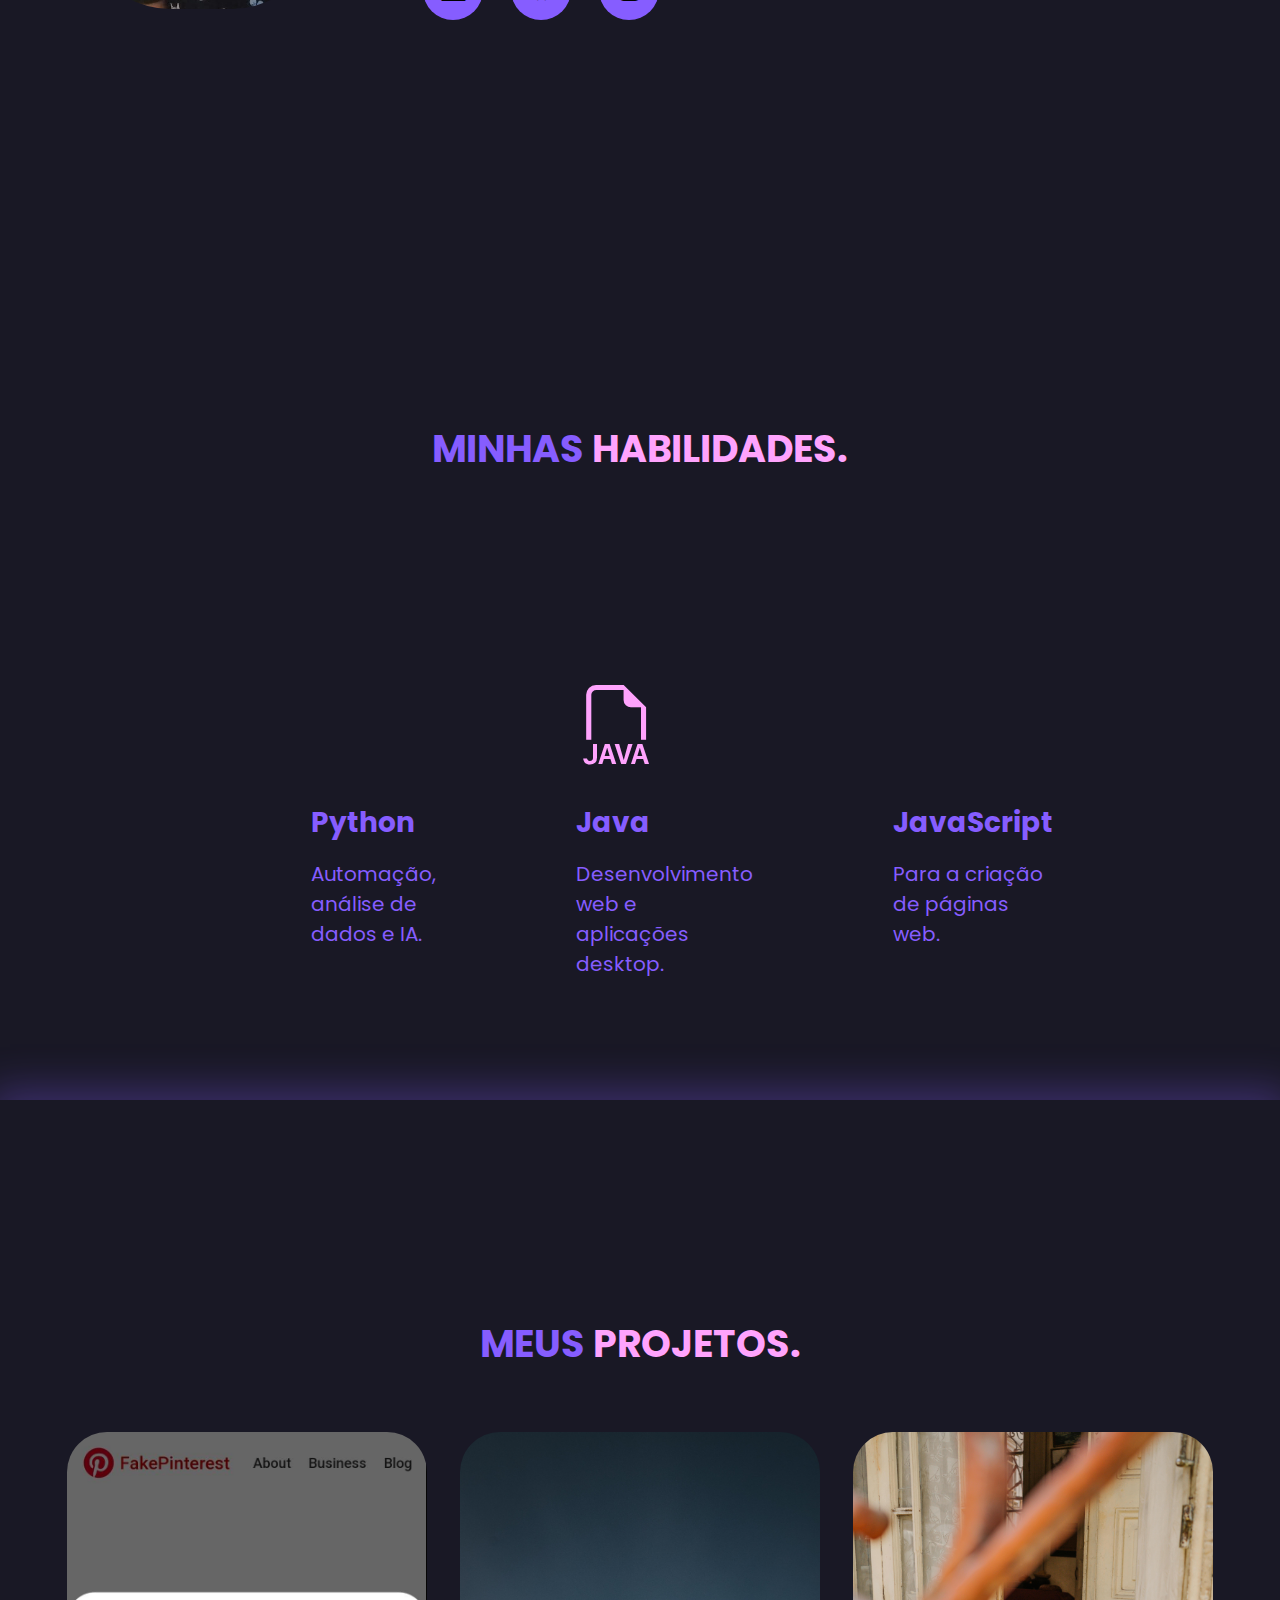
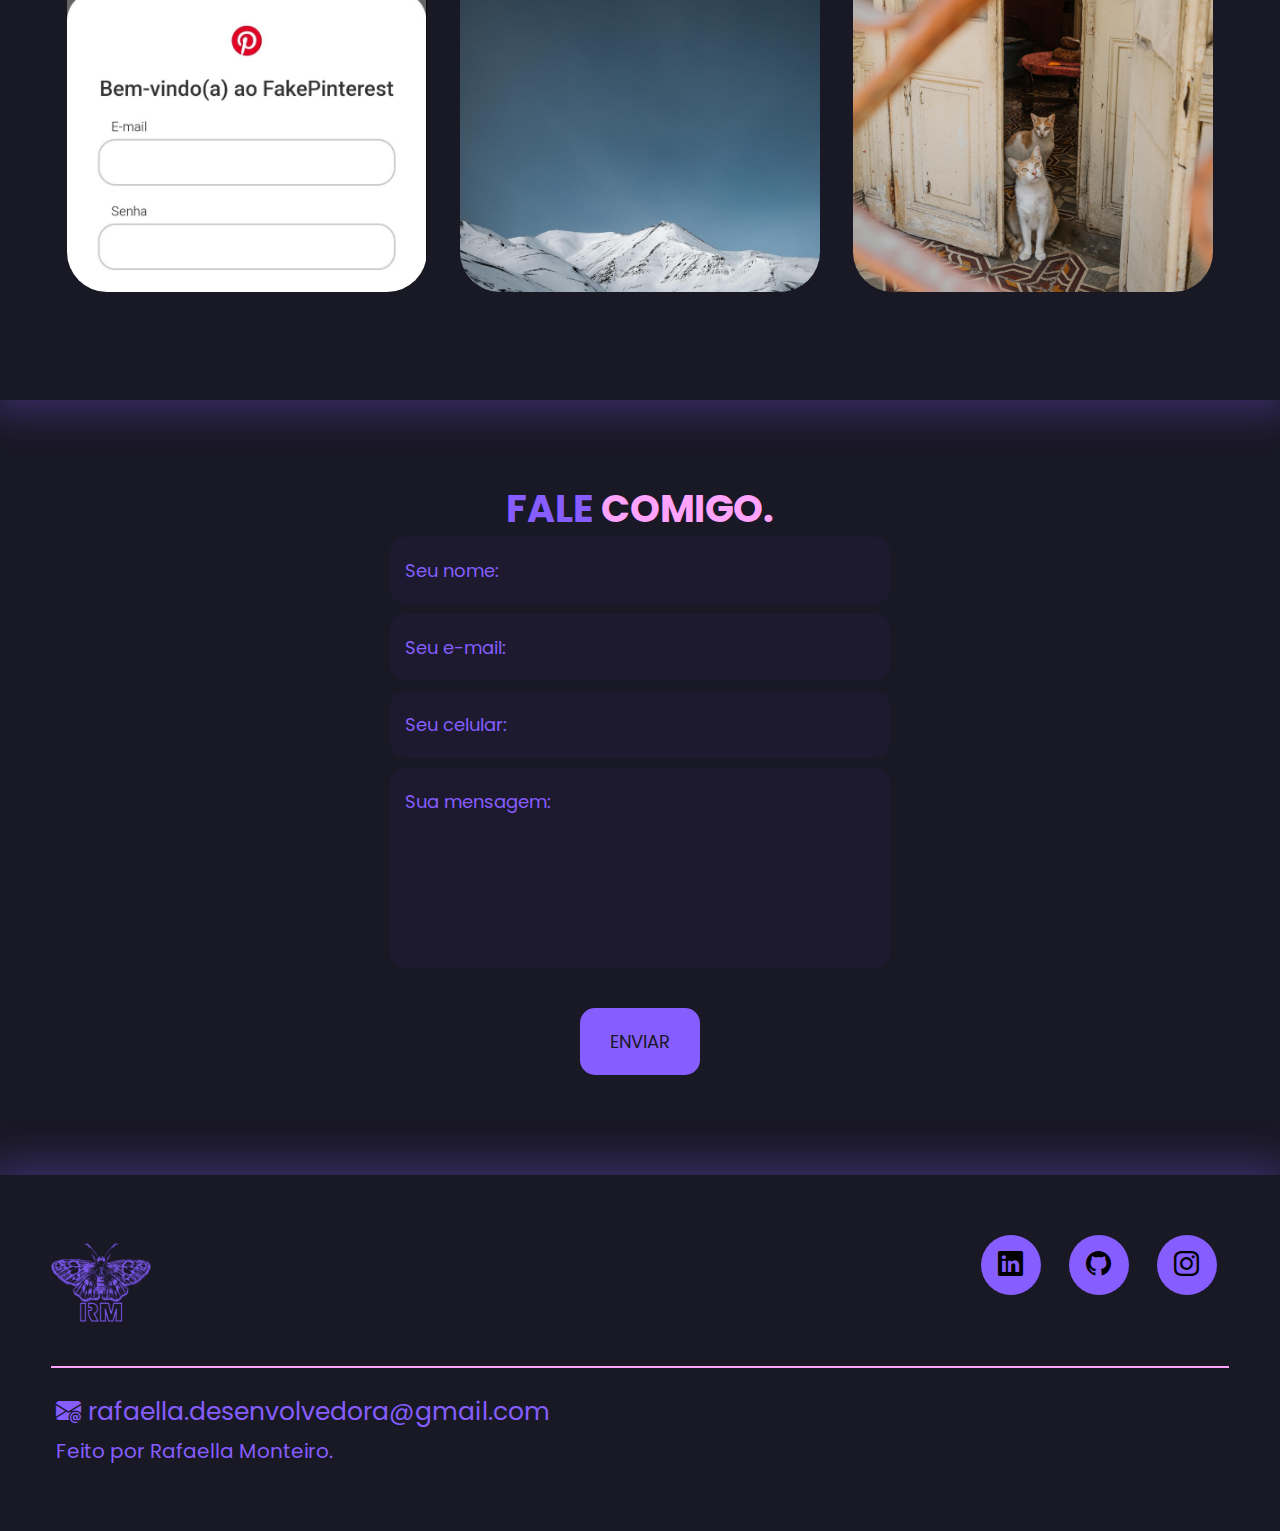
==== commit effac26e: "Update index.html" ====
--- a/index.html
+++ b/index.html
@@ -146,13 +146,10 @@
 
                                 
                                 <div class="links">
-                                    <p>Projeto 1</p>
-                                
-                                    <a href="https://fakepinterest-0pm5.onrender.com">Aplicacao</a>
+                                    <a href="https://fakepinterest-0pm5.onrender.com" target="_blank" title="Visualizar aplicação Fake Pinterest">Aplicação</a>
                                     <br>
-                                    <a href="https://github.com/Rafaella-Monteiro/FakePinterest">Repositório no Git</a>
-                                
-                            
+                                    <a href="https://github.com/Rafaella-Monteiro/FakePinterest" target="_blank" title="Repositório no GitHub">Repositório no Git</a>
+                                 </div>
                             </div>
                         </div>
 
